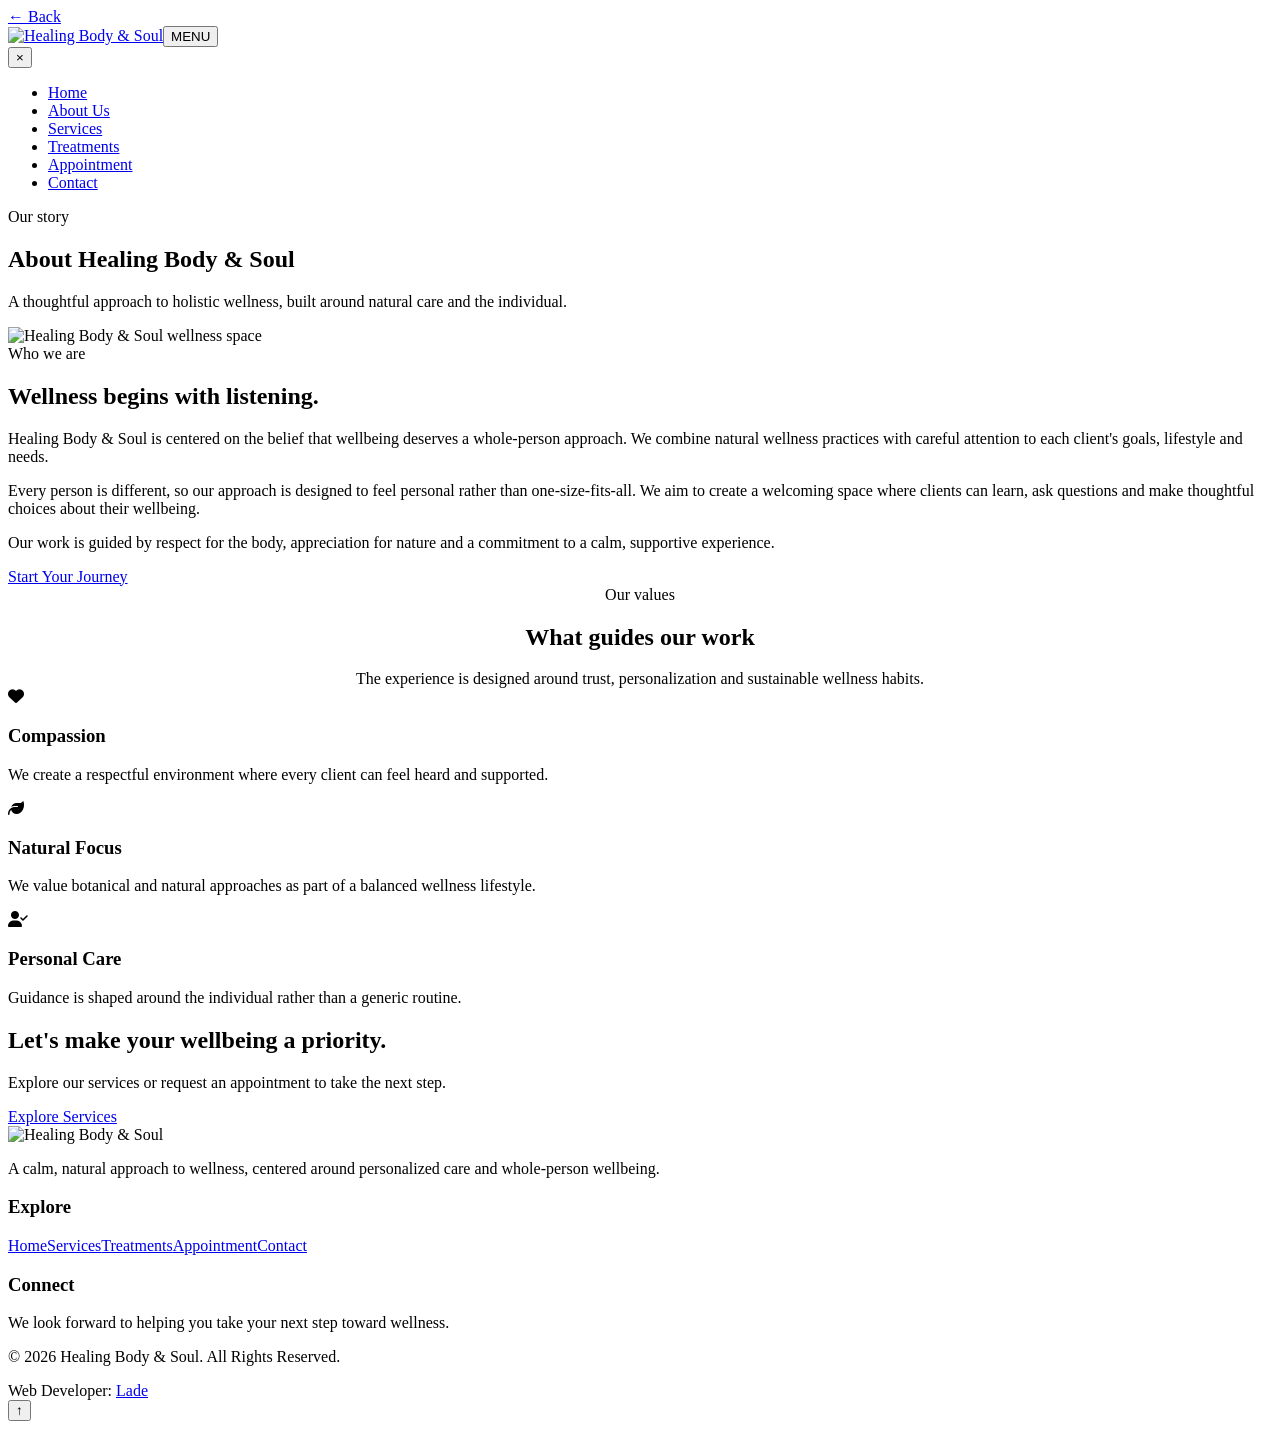
==== about.html @ 01603789 "Add files via upload" ====
<!DOCTYPE html><html lang="en"><head><meta charset="UTF-8"><meta name="viewport" content="width=device-width, initial-scale=1.0"><meta name="description" content="About Healing Body & Soul and its holistic wellness philosophy."><meta name="theme-color" content="#2E8B57"><title>About Us | Healing Body & Soul</title><link rel="stylesheet" href="https://cdnjs.cloudflare.com/ajax/libs/font-awesome/6.7.2/css/all.min.css"><link rel="stylesheet" href="css/style.css"></head><body>
<a class="lade-back" href="javascript:history.back()">← Back</a>

<header class="header"><div class="container"><a class="logo" href="index.html"><img src="images/logo.png" alt="Healing Body & Soul"></a><button class="menu-btn" id="menuBtn">MENU</button></div></header><div class="nav-overlay" id="navOverlay"><button class="close-menu" id="closeMenu">&times;</button><nav class="nav-menu"><ul><li><a href="index.html">Home</a></li><li><a class="active" href="about.html">About Us</a></li><li><a href="services.html">Services</a></li><li><a href="treatments.html">Treatments</a></li><li><a href="appointment.html">Appointment</a></li><li><a href="contact.html">Contact</a></li></ul></nav></div>
<main><section class="page-hero"><div class="container"><span class="eyebrow">Our story</span><h1>About Healing Body &amp; Soul</h1><p>A thoughtful approach to holistic wellness, built around natural care and the individual.</p></div></section><section class="section"><div class="container"><div class="about-grid"><div class="about-image reveal"><img src="images/about.jpg" alt="Healing Body & Soul wellness space"></div><div class="about-copy reveal"><span class="eyebrow">Who we are</span><h2 class="section-title">Wellness begins with listening.</h2><p>Healing Body &amp; Soul is centered on the belief that wellbeing deserves a whole-person approach. We combine natural wellness practices with careful attention to each client's goals, lifestyle and needs.</p><p>Every person is different, so our approach is designed to feel personal rather than one-size-fits-all. We aim to create a welcoming space where clients can learn, ask questions and make thoughtful choices about their wellbeing.</p><p>Our work is guided by respect for the body, appreciation for nature and a commitment to a calm, supportive experience.</p><a href="appointment.html" class="btn btn-primary">Start Your Journey</a></div></div></div></section><section class="section section-soft"><div class="container"><div style="text-align:center;max-width:700px;margin:auto"><span class="eyebrow">Our values</span><h2 class="section-title">What guides our work</h2><p class="section-intro" style="margin:auto">The experience is designed around trust, personalization and sustainable wellness habits.</p></div><div class="values-grid"><div class="value-card reveal"><i class="fa-solid fa-heart"></i><h3>Compassion</h3><p>We create a respectful environment where every client can feel heard and supported.</p></div><div class="value-card reveal"><i class="fa-solid fa-leaf"></i><h3>Natural Focus</h3><p>We value botanical and natural approaches as part of a balanced wellness lifestyle.</p></div><div class="value-card reveal"><i class="fa-solid fa-user-check"></i><h3>Personal Care</h3><p>Guidance is shaped around the individual rather than a generic routine.</p></div></div></div></section><section class="cta"><div class="container"><div class="cta-box reveal"><h2>Let's make your wellbeing a priority.</h2><p>Explore our services or request an appointment to take the next step.</p><a href="services.html" class="btn btn-light">Explore Services</a></div></div></section></main>
<footer class="footer"><div class="container"><div class="footer-grid"><div><img class="footer-logo" src="images/logo.png" alt="Healing Body & Soul"><p>A calm, natural approach to wellness, centered around personalized care and whole-person wellbeing.</p></div><div><h3>Explore</h3><div class="footer-links"><a href="index.html">Home</a><a href="services.html">Services</a><a href="treatments.html">Treatments</a><a href="appointment.html">Appointment</a><a href="contact.html">Contact</a></div></div><div><h3>Connect</h3><p>We look forward to helping you take your next step toward wellness.</p></div></div><div class="footer-bottom"><p>&copy; 2026 Healing Body &amp; Soul. All Rights Reserved.</p><div class="lade-developer">Web Developer: <a href="https://wa.me/2349164435249" target="_blank" rel="noopener">Lade</a></div>
</footer>
<script src="js/scripts.js"></script><button class="lade-top" id="ladeTop" aria-label="Back to top">↑</button>
<script>(function(){const b=document.getElementById("ladeTop");const t=()=>b.classList.toggle("show",scrollY>260);addEventListener("scroll",t,{passive:true});b.onclick=()=>scrollTo({top:0,behavior:"smooth"});t()})();</script>
</body></html>
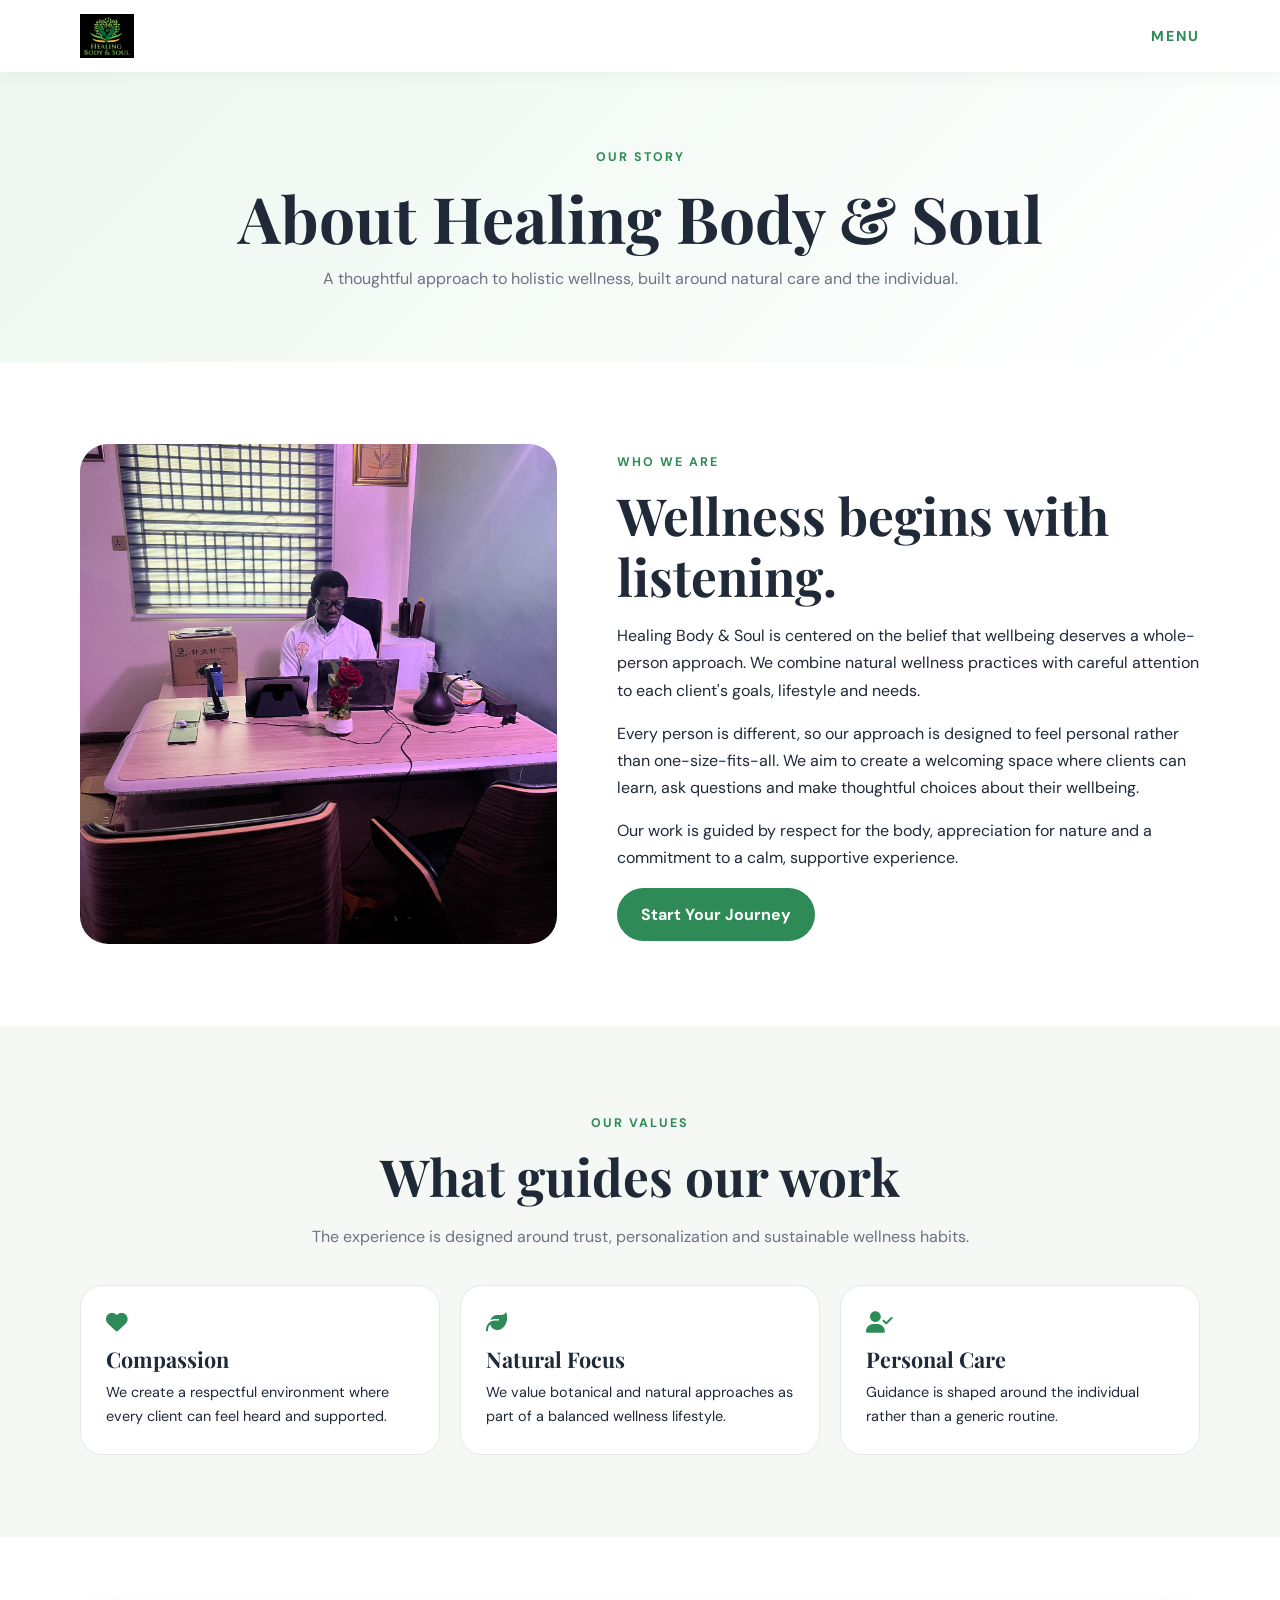
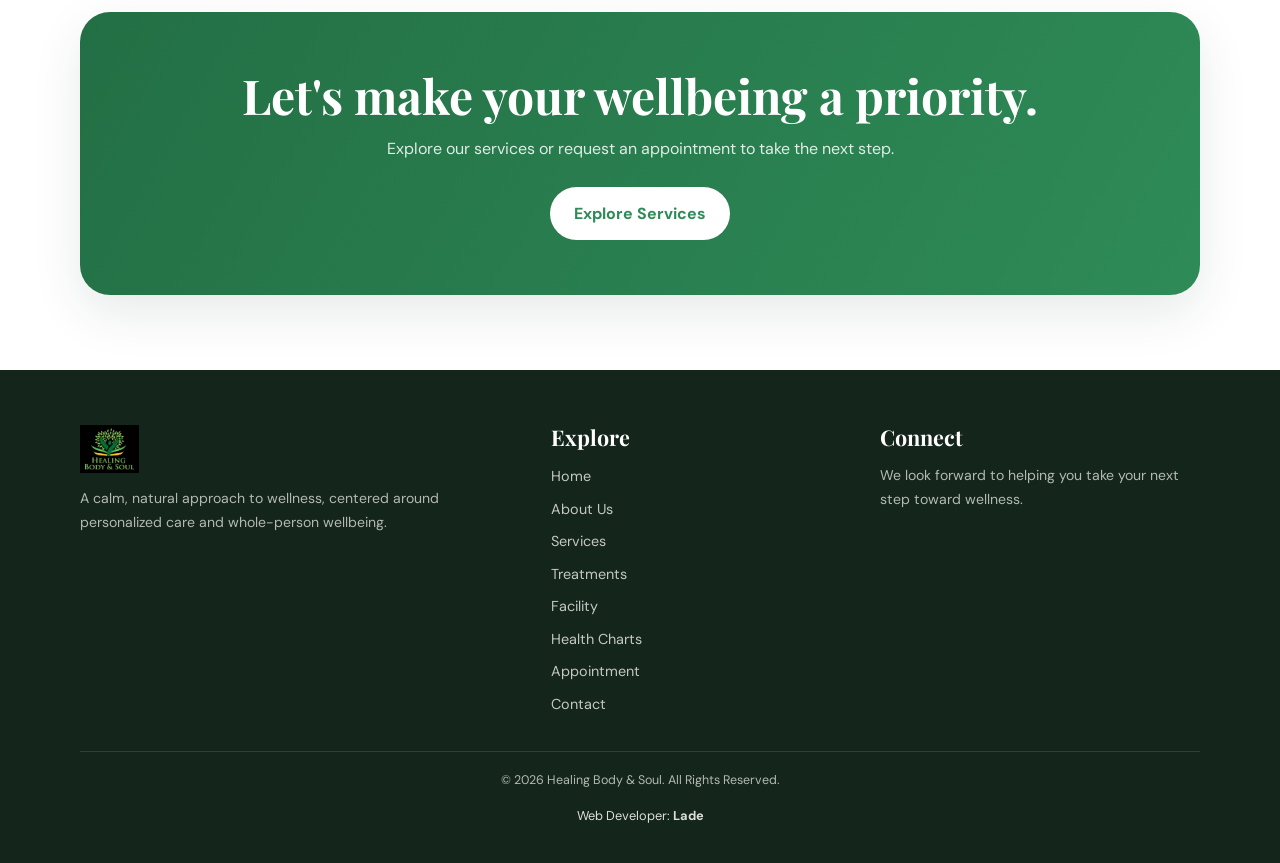
==== commit e530e39b: "Add files via upload" ====
--- a/about.html
+++ b/about.html
@@ -1,10 +1,8 @@
-<!DOCTYPE html><html lang="en"><head><meta charset="UTF-8"><meta name="viewport" content="width=device-width, initial-scale=1.0"><meta name="description" content="About Healing Body & Soul and its holistic wellness philosophy."><meta name="theme-color" content="#2E8B57"><title>About Us | Healing Body & Soul</title><link rel="stylesheet" href="https://cdnjs.cloudflare.com/ajax/libs/font-awesome/6.7.2/css/all.min.css"><link rel="stylesheet" href="css/style.css"></head><body>
-<a class="lade-back" href="javascript:history.back()">← Back</a>
-
-<header class="header"><div class="container"><a class="logo" href="index.html"><img src="images/logo.png" alt="Healing Body & Soul"></a><button class="menu-btn" id="menuBtn">MENU</button></div></header><div class="nav-overlay" id="navOverlay"><button class="close-menu" id="closeMenu">&times;</button><nav class="nav-menu"><ul><li><a href="index.html">Home</a></li><li><a class="active" href="about.html">About Us</a></li><li><a href="services.html">Services</a></li><li><a href="treatments.html">Treatments</a></li><li><a href="appointment.html">Appointment</a></li><li><a href="contact.html">Contact</a></li></ul></nav></div>
+<!DOCTYPE html><html lang="en"><head><meta charset="UTF-8"><meta name="viewport" content="width=device-width, initial-scale=1.0"><meta name="description" content="About Healing Body & Soul and its holistic wellness philosophy."><meta name="theme-color" content="#2E8B57"><title>About Us | Healing Body & Soul</title><link rel="icon" href="images/logo.png" type="image/png"><link rel="apple-touch-icon" href="images/logo.png"><link rel="stylesheet" href="https://cdnjs.cloudflare.com/ajax/libs/font-awesome/6.7.2/css/all.min.css"><link rel="stylesheet" href="css/style.css"></head><body>
+<header class="header"><div class="container"><a class="logo" href="index.html"><img src="images/logo.png" alt="Healing Body & Soul"></a><button class="menu-btn" id="menuBtn" aria-label="Open menu">MENU</button></div></header>
+<div class="nav-overlay" id="navOverlay"><button class="close-menu" id="closeMenu" aria-label="Close menu">&times;</button><nav class="nav-menu"><ul><li><a href="index.html">Home</a></li><li><a href="about.html">About Us</a></li><li><a href="services.html">Services</a></li><li><a href="treatments.html">Treatments</a></li><li><a href="facility.html">Facility</a></li><li><a href="health-charts.html">Health Charts</a></li><li><a href="appointment.html">Appointment</a></li><li><a href="contact.html">Contact</a></li></ul></nav></div>
 <main><section class="page-hero"><div class="container"><span class="eyebrow">Our story</span><h1>About Healing Body &amp; Soul</h1><p>A thoughtful approach to holistic wellness, built around natural care and the individual.</p></div></section><section class="section"><div class="container"><div class="about-grid"><div class="about-image reveal"><img src="images/about.jpg" alt="Healing Body & Soul wellness space"></div><div class="about-copy reveal"><span class="eyebrow">Who we are</span><h2 class="section-title">Wellness begins with listening.</h2><p>Healing Body &amp; Soul is centered on the belief that wellbeing deserves a whole-person approach. We combine natural wellness practices with careful attention to each client's goals, lifestyle and needs.</p><p>Every person is different, so our approach is designed to feel personal rather than one-size-fits-all. We aim to create a welcoming space where clients can learn, ask questions and make thoughtful choices about their wellbeing.</p><p>Our work is guided by respect for the body, appreciation for nature and a commitment to a calm, supportive experience.</p><a href="appointment.html" class="btn btn-primary">Start Your Journey</a></div></div></div></section><section class="section section-soft"><div class="container"><div style="text-align:center;max-width:700px;margin:auto"><span class="eyebrow">Our values</span><h2 class="section-title">What guides our work</h2><p class="section-intro" style="margin:auto">The experience is designed around trust, personalization and sustainable wellness habits.</p></div><div class="values-grid"><div class="value-card reveal"><i class="fa-solid fa-heart"></i><h3>Compassion</h3><p>We create a respectful environment where every client can feel heard and supported.</p></div><div class="value-card reveal"><i class="fa-solid fa-leaf"></i><h3>Natural Focus</h3><p>We value botanical and natural approaches as part of a balanced wellness lifestyle.</p></div><div class="value-card reveal"><i class="fa-solid fa-user-check"></i><h3>Personal Care</h3><p>Guidance is shaped around the individual rather than a generic routine.</p></div></div></div></section><section class="cta"><div class="container"><div class="cta-box reveal"><h2>Let's make your wellbeing a priority.</h2><p>Explore our services or request an appointment to take the next step.</p><a href="services.html" class="btn btn-light">Explore Services</a></div></div></section></main>
-<footer class="footer"><div class="container"><div class="footer-grid"><div><img class="footer-logo" src="images/logo.png" alt="Healing Body & Soul"><p>A calm, natural approach to wellness, centered around personalized care and whole-person wellbeing.</p></div><div><h3>Explore</h3><div class="footer-links"><a href="index.html">Home</a><a href="services.html">Services</a><a href="treatments.html">Treatments</a><a href="appointment.html">Appointment</a><a href="contact.html">Contact</a></div></div><div><h3>Connect</h3><p>We look forward to helping you take your next step toward wellness.</p></div></div><div class="footer-bottom"><p>&copy; 2026 Healing Body &amp; Soul. All Rights Reserved.</p><div class="lade-developer">Web Developer: <a href="https://wa.me/2349164435249" target="_blank" rel="noopener">Lade</a></div>
-</footer>
+<footer class="footer"><div class="container"><div class="footer-grid"><div><img class="footer-logo" src="images/logo.png" alt="Healing Body & Soul"><p>A calm, natural approach to wellness, centered around personalized care and whole-person wellbeing.</p></div><div><h3>Explore</h3><div class="footer-links"><a href="index.html">Home</a><a href="about.html">About Us</a><a href="services.html">Services</a><a href="treatments.html">Treatments</a><a href="facility.html">Facility</a><a href="health-charts.html">Health Charts</a><a href="appointment.html">Appointment</a><a href="contact.html">Contact</a></div></div><div><h3>Connect</h3><p>We look forward to helping you take your next step toward wellness.</p></div></div><div class="footer-bottom"><p>&copy; 2026 Healing Body &amp; Soul. All Rights Reserved.</p><div class="lade-developer">Web Developer: <a href="https://wa.me/2349164435249" target="_blank" rel="noopener">Lade</a></div></div></div></footer>
 <script src="js/scripts.js"></script><button class="lade-top" id="ladeTop" aria-label="Back to top">↑</button>
 <script>(function(){const b=document.getElementById("ladeTop");const t=()=>b.classList.toggle("show",scrollY>260);addEventListener("scroll",t,{passive:true});b.onclick=()=>scrollTo({top:0,behavior:"smooth"});t()})();</script>
 </body></html>
--- a/css/style.css
+++ b/css/style.css
@@ -0,0 +1,77 @@
+@import url('https://fonts.googleapis.com/css2?family=DM+Sans:wght@400;500;600;700&family=Playfair+Display:wght@500;600;700&display=swap');
+
+:root{--primary:#2e8b57;--primary-dark:#216c43;--secondary:#c9a227;--ink:#1f2937;--muted:#6b7280;--soft:#f5f8f5;--white:#fff;--border:#e5e7eb;--shadow:0 18px 50px rgba(24,50,36,.10);--radius:24px;--container:1160px}
+*{box-sizing:border-box;margin:0;padding:0}
+html{scroll-behavior:smooth}
+body{font-family:'DM Sans',sans-serif;color:var(--ink);background:#fff;line-height:1.7;overflow-x:hidden}
+body.menu-open{overflow:hidden}
+img{display:block;max-width:100%}
+a{text-decoration:none;color:inherit}ul{list-style:none}button,input,select,textarea{font:inherit}button{cursor:pointer;border:0;background:none}
+.container{width:min(92%,var(--container));margin:auto}.section{padding:82px 0}.section-soft{background:var(--soft)}
+h1,h2,h3{font-family:'Playfair Display',serif;line-height:1.18}.eyebrow{display:inline-block;color:var(--primary);font-weight:700;letter-spacing:2px;font-size:.78rem;text-transform:uppercase;margin-bottom:12px}.section-title{font-size:clamp(2rem,4vw,3.2rem);margin-bottom:16px}.section-intro{max-width:680px;color:var(--muted)}
+.btn{display:inline-flex;align-items:center;justify-content:center;gap:9px;padding:13px 24px;border-radius:999px;font-weight:700;transition:.3s ease}.btn-primary{background:var(--primary);color:#fff}.btn-primary:hover{background:var(--primary-dark);transform:translateY(-2px)}.btn-outline{border:2px solid var(--primary);color:var(--primary)}.btn-outline:hover{background:var(--primary);color:#fff}.btn-light{background:#fff;color:var(--primary)}
+/* HEADER */
+.header{position:fixed;top:0;left:0;width:100%;height:72px;background:rgba(255,255,255,.95);backdrop-filter:blur(14px);z-index:1000;box-shadow:0 2px 18px rgba(0,0,0,.05)}.header .container{height:100%;display:flex;align-items:center;justify-content:space-between}.logo img{height:44px;width:auto}.menu-btn{font-weight:700;letter-spacing:2px;color:var(--primary);font-size:.9rem}.menu-btn i{margin-right:7px}
+.nav-overlay{position:fixed;inset:0;background:rgba(255,255,255,.98);backdrop-filter:blur(12px);display:flex;align-items:center;justify-content:center;opacity:0;visibility:hidden;transition:.3s;z-index:2000}.nav-overlay.active{opacity:1;visibility:visible}.close-menu{position:absolute;top:22px;right:5%;font-size:2.8rem;color:var(--ink);line-height:1}.nav-menu ul{text-align:center;display:grid;gap:20px}.nav-menu a{font-family:'Playfair Display',serif;font-size:clamp(2rem,6vw,3rem);transition:.25s}.nav-menu a:hover,.nav-menu a.active{color:var(--primary)}
+/* HOME HERO */
+.hero{margin-top:72px;position:relative;height:360px;overflow:visible}.hero-image,.hero-image img{width:100%;height:100%}.hero-image img{object-fit:cover}.hero-overlay{position:absolute;inset:0;background:linear-gradient(180deg,rgba(10,30,20,.08),rgba(10,30,20,.34))}
+.welcome-card{position:relative;margin-top:-88px;z-index:10}.welcome-content{width:min(92%,820px);margin:auto;background:#fff;padding:34px 42px;border-radius:28px;text-align:center;box-shadow:var(--shadow)}.welcome-tag{display:inline-block;padding:8px 20px;border:1px solid var(--border);border-radius:999px;color:var(--primary);font-size:.78rem;font-weight:700;letter-spacing:2.5px;margin-bottom:18px}.welcome-content h1{font-size:clamp(2.15rem,5vw,3.25rem);margin-bottom:14px}.welcome-content p{max-width:670px;margin:0 auto 25px;color:var(--muted);font-size:1rem}.welcome-buttons{display:flex;justify-content:center;gap:14px;flex-wrap:wrap}
+.stats-bar{margin:28px 0 18px}.stats-wrapper{width:min(92%,1000px);margin:auto;background:#fff;border-radius:20px;box-shadow:0 12px 32px rgba(0,0,0,.07);display:grid;grid-template-columns:repeat(4,1fr);overflow:hidden}.stat-item{padding:17px 12px;text-align:center;border-right:1px solid var(--border)}.stat-item:last-child{border:0}.stat-item h3{color:var(--primary);font-size:1.35rem;margin-bottom:4px}.stat-item p{font-size:.82rem;color:var(--muted)}
+/* HOME NAVIGATION CARDS */
+.explore{padding:64px 0 88px}.explore-head{text-align:center;max-width:700px;margin:0 auto 34px}.explore-grid{display:grid;grid-template-columns:repeat(4,1fr);gap:18px}.explore-card{position:relative;min-height:230px;padding:28px;border:1px solid var(--border);border-radius:24px;background:#fff;box-shadow:0 8px 25px rgba(0,0,0,.04);transition:.3s;overflow:hidden}.explore-card:hover{transform:translateY(-5px);box-shadow:var(--shadow)}.explore-icon{width:52px;height:52px;border-radius:50%;display:grid;place-items:center;background:#edf7f0;color:var(--primary);font-size:1.2rem;margin-bottom:20px}.explore-card h3{font-size:1.45rem;margin-bottom:8px}.explore-card p{font-size:.9rem;color:var(--muted);margin-bottom:17px}.text-link{color:var(--primary);font-weight:700}.text-link i{margin-left:6px;transition:.25s}.text-link:hover i{transform:translateX(4px)}
+/* PREVIEW */
+.preview{padding:80px 0}.preview-grid{display:grid;grid-template-columns:1.05fr .95fr;gap:55px;align-items:center}.preview-image{border-radius:28px;overflow:hidden;box-shadow:var(--shadow)}.preview-image img{width:100%;height:430px;object-fit:cover}.preview-copy p{margin-bottom:24px}.check-list{display:grid;gap:10px;margin:0 0 25px}.check-list li{display:flex;gap:10px;align-items:flex-start}.check-list i{color:var(--primary);margin-top:5px}
+/* CTA */
+.cta{padding:75px 0}.cta-box{background:linear-gradient(120deg,#236f45,#2e8b57);border-radius:30px;padding:55px;text-align:center;color:#fff;box-shadow:var(--shadow)}.cta-box h2{font-size:clamp(2rem,4vw,3rem);margin-bottom:12px}.cta-box p{color:rgba(255,255,255,.86);max-width:650px;margin:0 auto 24px}
+/* INNER PAGE HERO */
+.page-hero{margin-top:72px;min-height:290px;display:grid;place-items:center;text-align:center;position:relative;overflow:hidden;background:linear-gradient(135deg,#edf7f0,#fff)}.page-hero .container{position:relative;z-index:2}.page-hero h1{font-size:clamp(2.4rem,6vw,4rem);margin-bottom:10px}.page-hero p{max-width:650px;margin:auto;color:var(--muted)}
+/* ABOUT */
+.about-grid{display:grid;grid-template-columns:.9fr 1.1fr;gap:60px;align-items:center}.about-image{border-radius:28px;overflow:hidden}.about-image img{width:100%;height:500px;object-fit:cover}.about-copy p{margin-bottom:16px}.values-grid{display:grid;grid-template-columns:repeat(3,1fr);gap:20px;margin-top:35px}.value-card{padding:25px;border-radius:22px;background:#fff;border:1px solid var(--border)}.value-card i{color:var(--primary);font-size:1.35rem;margin-bottom:14px}.value-card h3{font-size:1.35rem;margin-bottom:7px}.value-card p{font-size:.9rem}
+/* SERVICES */
+.services-grid{display:grid;grid-template-columns:repeat(3,1fr);gap:22px;margin-top:35px}.service-card{border:1px solid var(--border);border-radius:24px;padding:30px;background:#fff;transition:.3s}.service-card:hover{transform:translateY(-5px);box-shadow:var(--shadow)}.service-icon{width:58px;height:58px;border-radius:18px;background:#edf7f0;color:var(--primary);display:grid;place-items:center;font-size:1.25rem;margin-bottom:20px}.service-card h3{font-size:1.5rem;margin-bottom:8px}.service-card p{font-size:.9rem;margin-bottom:18px}
+/* APPOINTMENT */
+.form-wrap{max-width:850px;margin:auto;background:#fff;border:1px solid var(--border);border-radius:28px;padding:38px;box-shadow:var(--shadow)}.form-grid{display:grid;grid-template-columns:repeat(2,1fr);gap:18px}.field{display:grid;gap:7px}.field.full{grid-column:1/-1}.field label{font-weight:700;font-size:.9rem}.field input,.field select,.field textarea{width:100%;border:1px solid #dfe4e1;border-radius:14px;padding:13px 14px;outline:0;background:#fff;color:var(--ink);transition:.2s}.field textarea{min-height:130px;resize:vertical}.field input:focus,.field select:focus,.field textarea:focus{border-color:var(--primary);box-shadow:0 0 0 3px rgba(46,139,87,.10)}.form-actions{margin-top:22px}.form-note{font-size:.8rem;color:var(--muted);margin-top:12px}.form-message{display:none;margin-top:16px;padding:13px 15px;border-radius:12px;background:#edf7f0;color:var(--primary-dark);font-weight:600}.form-message.show{display:block}
+/* CONTACT */
+.contact-grid{display:grid;grid-template-columns:.8fr 1.2fr;gap:35px}.contact-cards{display:grid;gap:15px}.contact-card{padding:22px;border:1px solid var(--border);border-radius:20px}.contact-card i{color:var(--primary);font-size:1.2rem;margin-bottom:10px}.contact-card h3{font-size:1.3rem;margin-bottom:5px}.contact-card p{font-size:.9rem}.contact-card a{color:var(--primary);font-weight:600}.map-box{min-height:100%;border-radius:28px;background:linear-gradient(135deg,#edf7f0,#f8fbf8);display:grid;place-items:center;padding:35px;text-align:center;border:1px solid var(--border)}
+/* FOOTER */
+.footer{background:#14251b;color:#fff;padding:55px 0 22px}.footer-grid{display:grid;grid-template-columns:1.2fr .8fr .9fr;gap:45px;padding-bottom:35px}.footer-logo{height:48px;margin-bottom:14px}.footer p{color:rgba(255,255,255,.68);font-size:.88rem}.footer h3{font-size:1.35rem;margin-bottom:14px}.footer-links{display:grid;gap:8px}.footer-links a{color:rgba(255,255,255,.75);font-size:.9rem}.footer-links a:hover{color:#fff}.socials{display:flex;gap:10px;margin-top:16px}.socials a{width:38px;height:38px;border:1px solid rgba(255,255,255,.18);border-radius:50%;display:grid;place-items:center;transition:.25s}.socials a:hover{background:var(--primary);border-color:var(--primary)}.footer-bottom{border-top:1px solid rgba(255,255,255,.12);padding-top:18px;text-align:center}.footer-bottom p{font-size:.78rem}.developer-credit{margin-top:7px}.developer-credit a{color:#8fd1a8;font-weight:700}.developer-credit a:hover{color:#fff}
+/* REVEAL */
+.reveal{opacity:0;transform:translateY(18px);transition:.65s ease}.reveal.visible{opacity:1;transform:none}
+/* RESPONSIVE */
+@media(max-width:900px){.explore-grid{grid-template-columns:repeat(2,1fr)}.services-grid{grid-template-columns:repeat(2,1fr)}.preview-grid,.about-grid,.contact-grid{grid-template-columns:1fr;gap:30px}.about-image img{height:380px}.footer-grid{grid-template-columns:1fr 1fr}.values-grid{grid-template-columns:1fr}}
+@media(max-width:700px){.header{height:62px}.logo img{height:38px}.hero{margin-top:62px;height:245px}.welcome-card{margin-top:-58px}.welcome-content{padding:26px 20px;border-radius:24px}.welcome-content h1{font-size:2rem}.welcome-content p{font-size:.9rem;line-height:1.65}.btn{padding:12px 19px;font-size:.9rem}.stats-wrapper{width:96%}.stat-item{padding:13px 5px}.stat-item h3{font-size:1rem}.stat-item p{font-size:.64rem;line-height:1.45}.explore{padding:50px 0 65px}.explore-grid{grid-template-columns:1fr 1fr;gap:12px}.explore-card{min-height:205px;padding:20px;border-radius:20px}.explore-card h3{font-size:1.25rem}.explore-card p{font-size:.78rem}.section{padding:60px 0}.page-hero{margin-top:62px;min-height:235px}.preview-image img,.about-image img{height:300px}.services-grid{grid-template-columns:1fr}.form-wrap{padding:22px}.form-grid{grid-template-columns:1fr}.field.full{grid-column:auto}.cta-box{padding:38px 22px;border-radius:24px}.footer-grid{grid-template-columns:1fr;gap:28px}.close-menu{right:6%;top:17px}}
+@media(max-width:390px){.explore-grid{grid-template-columns:1fr}.welcome-buttons{flex-direction:column}.welcome-buttons .btn{width:100%}}
+
+
+/* ===== Healing Body & Soul — Compact Professional Layer ===== */
+html{scroll-behavior:smooth}
+body{overflow-x:hidden}
+.container,.content,.page-container{max-width:1120px;margin-inline:auto}
+.lade-back{display:inline-flex;align-items:center;gap:7px;padding:8px 13px;margin:8px 0 12px;border:1px solid rgba(47,111,85,.2);border-radius:999px;background:#fff;color:#2f6f55;text-decoration:none;font-size:.88rem;font-weight:650;box-shadow:0 3px 12px rgba(0,0,0,.05)}
+.lade-back:hover{transform:translateY(-1px)}
+.lade-top{position:fixed;right:14px;bottom:15px;z-index:999;width:40px;height:40px;border:0;border-radius:50%;background:#2f6f55;color:#fff;display:flex;align-items:center;justify-content:center;cursor:pointer;box-shadow:0 7px 20px rgba(0,0,0,.18);opacity:0;visibility:hidden;transition:.2s}
+.lade-top.show{opacity:1;visibility:visible}
+.lade-developer{text-align:center;padding:14px 10px;font-size:.8rem;opacity:.85}
+.lade-developer a{color:inherit;font-weight:700;text-decoration:none}
+.lade-developer a:hover{text-decoration:underline}
+.compact-hero{padding:22px 16px!important;min-height:auto!important}
+.compact-grid{display:grid;grid-template-columns:repeat(2,minmax(0,1fr));gap:12px}
+.compact-card{padding:14px;border-radius:14px}
+.chart-row{display:grid;grid-template-columns:minmax(0,1.25fr) minmax(240px,.75fr);gap:18px;align-items:center;margin:18px 0;padding:14px;border-radius:16px;background:#fff;box-shadow:0 5px 20px rgba(0,0,0,.07)}
+.chart-row img{width:100%;max-height:460px;object-fit:contain;display:block;border-radius:10px;background:#f7f7f7}
+.chart-copy h3{margin:.1rem 0 .5rem}
+.chart-copy p{margin:0;line-height:1.55;font-size:.92rem}
+.facility-grid{display:grid;grid-template-columns:repeat(2,minmax(0,1fr));gap:12px}
+.facility-card{margin:0;border-radius:14px;overflow:hidden;background:#fff;box-shadow:0 5px 18px rgba(0,0,0,.07)}
+.facility-card img{display:block;width:100%;height:190px;object-fit:cover}
+.facility-card figcaption{padding:9px 11px;font-size:.84rem;font-weight:650}
+.section-actions{text-align:center;margin:14px 0 22px}
+.lade-btn{display:inline-flex;align-items:center;justify-content:center;padding:9px 15px;border-radius:999px;background:#2f6f55;color:#fff;text-decoration:none;font-size:.86rem;font-weight:700}
+.lade-btn.secondary{background:#f1f6f3;color:#2f6f55}
+@media(max-width:650px){
+  .chart-row{grid-template-columns:1fr;gap:10px;margin:12px 0;padding:10px}
+  .chart-row img{max-height:330px}
+  .facility-card img{height:145px}
+  .compact-grid{gap:9px}
+  .compact-card{padding:11px}
+}
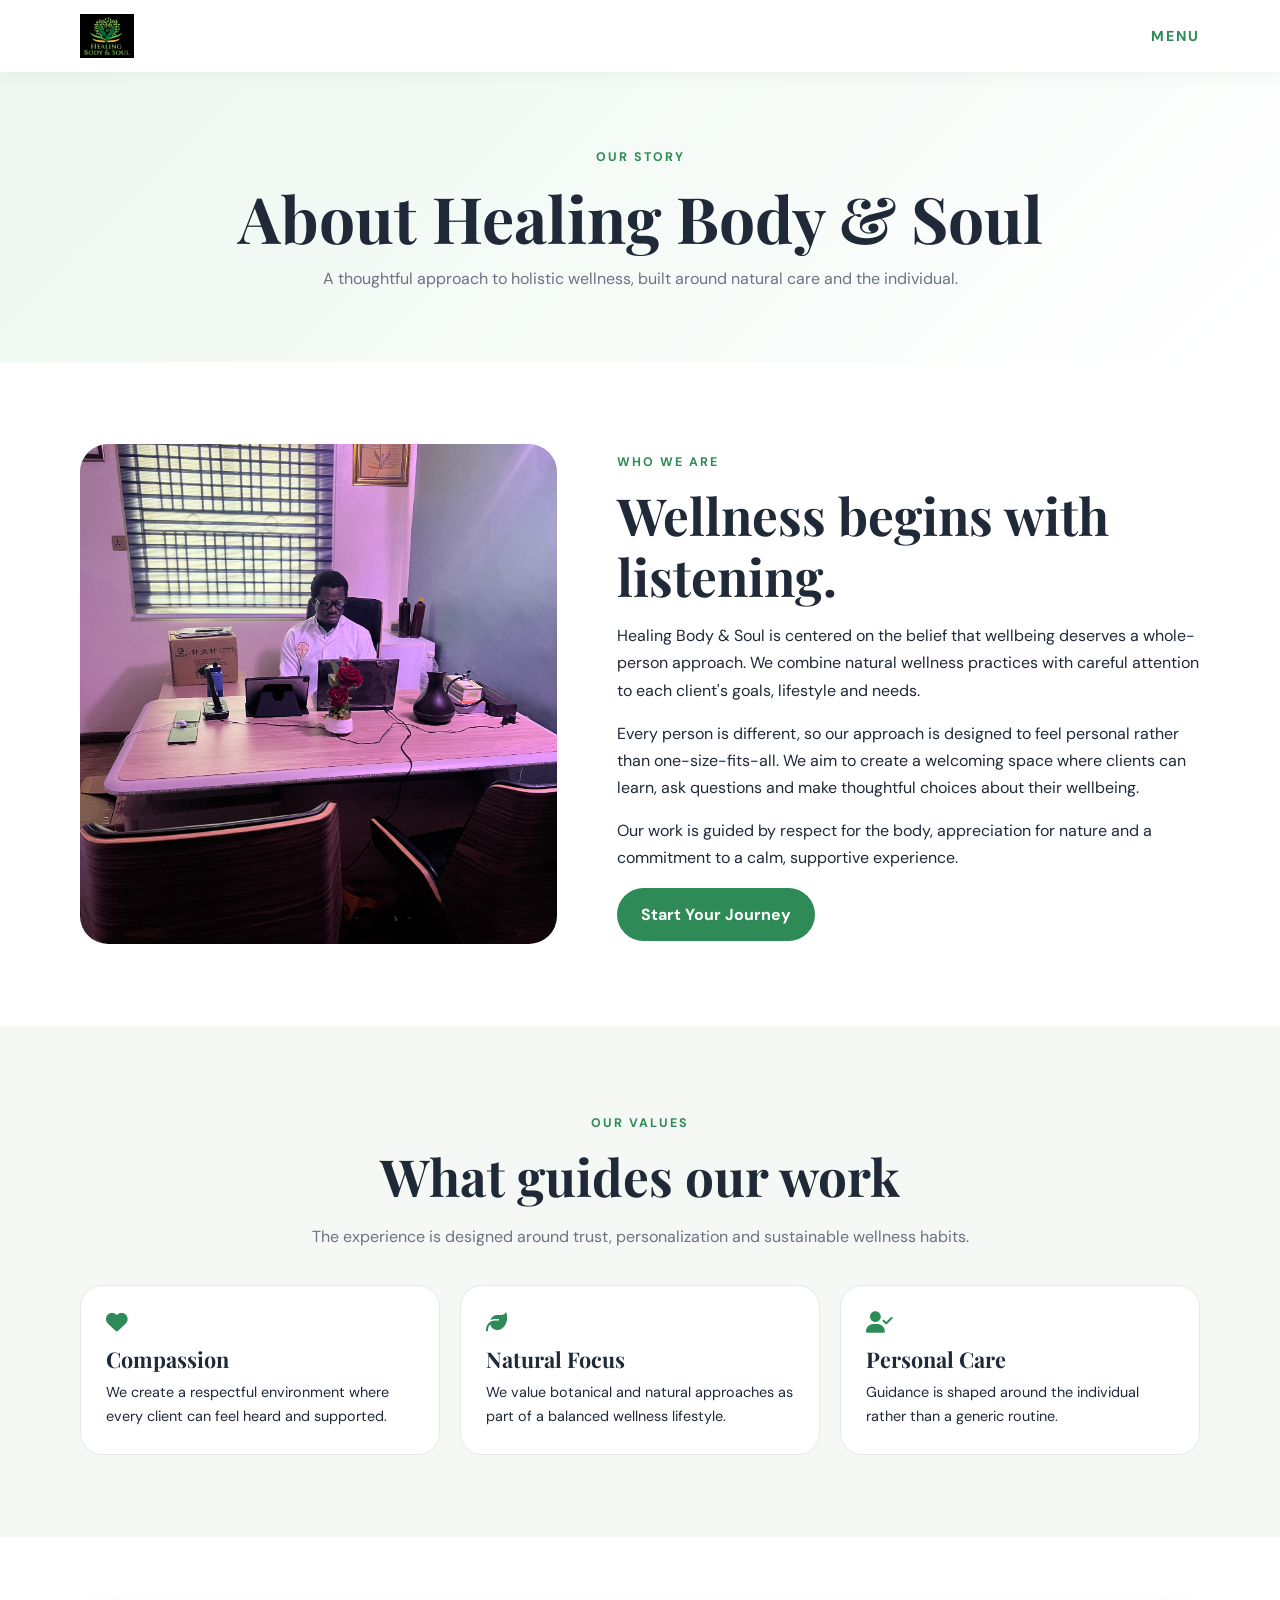
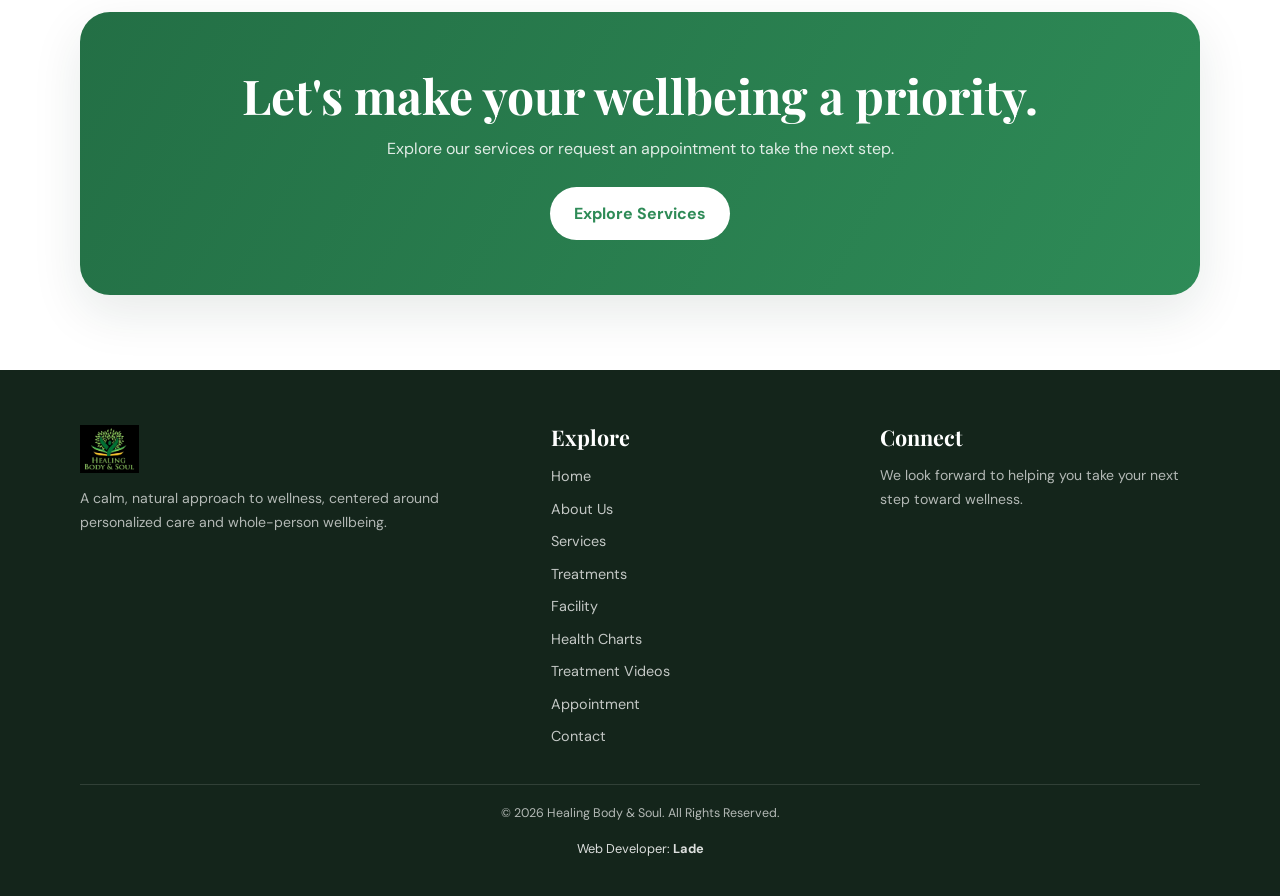
==== commit 40ec16b1: "Add files via upload" ====
--- a/about.html
+++ b/about.html
@@ -1,8 +1,18 @@
 <!DOCTYPE html><html lang="en"><head><meta charset="UTF-8"><meta name="viewport" content="width=device-width, initial-scale=1.0"><meta name="description" content="About Healing Body & Soul and its holistic wellness philosophy."><meta name="theme-color" content="#2E8B57"><title>About Us | Healing Body & Soul</title><link rel="icon" href="images/logo.png" type="image/png"><link rel="apple-touch-icon" href="images/logo.png"><link rel="stylesheet" href="https://cdnjs.cloudflare.com/ajax/libs/font-awesome/6.7.2/css/all.min.css"><link rel="stylesheet" href="css/style.css"></head><body>
 <header class="header"><div class="container"><a class="logo" href="index.html"><img src="images/logo.png" alt="Healing Body & Soul"></a><button class="menu-btn" id="menuBtn" aria-label="Open menu">MENU</button></div></header>
-<div class="nav-overlay" id="navOverlay"><button class="close-menu" id="closeMenu" aria-label="Close menu">&times;</button><nav class="nav-menu"><ul><li><a href="index.html">Home</a></li><li><a href="about.html">About Us</a></li><li><a href="services.html">Services</a></li><li><a href="treatments.html">Treatments</a></li><li><a href="facility.html">Facility</a></li><li><a href="health-charts.html">Health Charts</a></li><li><a href="appointment.html">Appointment</a></li><li><a href="contact.html">Contact</a></li></ul></nav></div>
+<div class="nav-overlay" id="navOverlay"><button class="close-menu" id="closeMenu" aria-label="Close menu">&times;</button><nav class="nav-menu"><ul>
+<li><a href="index.html">Home</a></li>
+<li><a href="about.html">About Us</a></li>
+<li><a href="services.html">Services</a></li>
+<li><a href="treatments.html">Treatments</a></li>
+<li><a href="facility.html">Facility</a></li>
+<li><a href="health-charts.html">Health Charts</a></li>
+<li><a href="treatment-videos.html">Treatment Videos</a></li>
+<li><a href="appointment.html">Appointment</a></li>
+<li><a href="contact.html">Contact</a></li>
+</ul></nav></div>
 <main><section class="page-hero"><div class="container"><span class="eyebrow">Our story</span><h1>About Healing Body &amp; Soul</h1><p>A thoughtful approach to holistic wellness, built around natural care and the individual.</p></div></section><section class="section"><div class="container"><div class="about-grid"><div class="about-image reveal"><img src="images/about.jpg" alt="Healing Body & Soul wellness space"></div><div class="about-copy reveal"><span class="eyebrow">Who we are</span><h2 class="section-title">Wellness begins with listening.</h2><p>Healing Body &amp; Soul is centered on the belief that wellbeing deserves a whole-person approach. We combine natural wellness practices with careful attention to each client's goals, lifestyle and needs.</p><p>Every person is different, so our approach is designed to feel personal rather than one-size-fits-all. We aim to create a welcoming space where clients can learn, ask questions and make thoughtful choices about their wellbeing.</p><p>Our work is guided by respect for the body, appreciation for nature and a commitment to a calm, supportive experience.</p><a href="appointment.html" class="btn btn-primary">Start Your Journey</a></div></div></div></section><section class="section section-soft"><div class="container"><div style="text-align:center;max-width:700px;margin:auto"><span class="eyebrow">Our values</span><h2 class="section-title">What guides our work</h2><p class="section-intro" style="margin:auto">The experience is designed around trust, personalization and sustainable wellness habits.</p></div><div class="values-grid"><div class="value-card reveal"><i class="fa-solid fa-heart"></i><h3>Compassion</h3><p>We create a respectful environment where every client can feel heard and supported.</p></div><div class="value-card reveal"><i class="fa-solid fa-leaf"></i><h3>Natural Focus</h3><p>We value botanical and natural approaches as part of a balanced wellness lifestyle.</p></div><div class="value-card reveal"><i class="fa-solid fa-user-check"></i><h3>Personal Care</h3><p>Guidance is shaped around the individual rather than a generic routine.</p></div></div></div></section><section class="cta"><div class="container"><div class="cta-box reveal"><h2>Let's make your wellbeing a priority.</h2><p>Explore our services or request an appointment to take the next step.</p><a href="services.html" class="btn btn-light">Explore Services</a></div></div></section></main>
-<footer class="footer"><div class="container"><div class="footer-grid"><div><img class="footer-logo" src="images/logo.png" alt="Healing Body & Soul"><p>A calm, natural approach to wellness, centered around personalized care and whole-person wellbeing.</p></div><div><h3>Explore</h3><div class="footer-links"><a href="index.html">Home</a><a href="about.html">About Us</a><a href="services.html">Services</a><a href="treatments.html">Treatments</a><a href="facility.html">Facility</a><a href="health-charts.html">Health Charts</a><a href="appointment.html">Appointment</a><a href="contact.html">Contact</a></div></div><div><h3>Connect</h3><p>We look forward to helping you take your next step toward wellness.</p></div></div><div class="footer-bottom"><p>&copy; 2026 Healing Body &amp; Soul. All Rights Reserved.</p><div class="lade-developer">Web Developer: <a href="https://wa.me/2349164435249" target="_blank" rel="noopener">Lade</a></div></div></div></footer>
+<footer class="footer"><div class="container"><div class="footer-grid"><div><img class="footer-logo" src="images/logo.png" alt="Healing Body & Soul"><p>A calm, natural approach to wellness, centered around personalized care and whole-person wellbeing.</p></div><div><h3>Explore</h3><div class="footer-links"><a href="index.html">Home</a><a href="about.html">About Us</a><a href="services.html">Services</a><a href="treatments.html">Treatments</a><a href="facility.html">Facility</a><a href="health-charts.html">Health Charts</a><a href="treatment-videos.html">Treatment Videos</a><a href="appointment.html">Appointment</a><a href="contact.html">Contact</a></div></div><div><h3>Connect</h3><p>We look forward to helping you take your next step toward wellness.</p></div></div><div class="footer-bottom"><p>&copy; 2026 Healing Body &amp; Soul. All Rights Reserved.</p><div class="lade-developer">Web Developer: <a href="https://wa.me/2349164435249" target="_blank" rel="noopener">Lade</a></div></div></div></footer>
 <script src="js/scripts.js"></script><button class="lade-top" id="ladeTop" aria-label="Back to top">↑</button>
 <script>(function(){const b=document.getElementById("ladeTop");const t=()=>b.classList.toggle("show",scrollY>260);addEventListener("scroll",t,{passive:true});b.onclick=()=>scrollTo({top:0,behavior:"smooth"});t()})();</script>
 </body></html>
--- a/css/style.css
+++ b/css/style.css
@@ -75,3 +75,434 @@
   .compact-grid{gap:9px}
   .compact-card{padding:11px}
 }
+
+
+/* ===== PREMIUM FACILITY ALBUM ===== */
+.facility-page{padding:12px 14px 34px}
+.facility-intro{text-align:center;max-width:700px;margin:18px auto 30px}
+.facility-eyebrow{display:inline-block;font-size:.68rem;letter-spacing:.2em;font-weight:800;color:#2f6f55;margin-bottom:8px}
+.facility-intro h1{margin:.15rem 0 .45rem;font-size:clamp(2rem,5vw,3.35rem);letter-spacing:-.035em}
+.facility-intro p{margin:0;color:var(--muted);font-size:.95rem}
+.premium-album{display:grid;grid-template-columns:repeat(3,minmax(0,1fr));grid-auto-rows:230px;gap:13px}
+.album-item{position:relative;padding:0;border:0;border-radius:19px;overflow:hidden;background:#edf2ee;cursor:pointer;box-shadow:0 8px 25px rgba(19,44,30,.09);min-width:0}
+.album-item::after{content:"";position:absolute;inset:0;background:linear-gradient(180deg,transparent 55%,rgba(8,26,16,.28));opacity:.45;transition:.3s}
+.album-item img{width:100%;height:100%;display:block;object-fit:cover;transition:transform .65s cubic-bezier(.2,.7,.2,1),filter .35s}
+.album-item:hover img{transform:scale(1.045);filter:saturate(1.05)}
+.album-item:hover::after{opacity:.75}
+.album-feature{grid-column:span 2;grid-row:span 2}
+.album-overlay{position:absolute;right:13px;bottom:12px;z-index:2;display:flex;align-items:center;gap:7px;color:#fff;font-size:.76rem;font-weight:750;letter-spacing:.04em;opacity:0;transform:translateY(6px);transition:.25s}
+.album-item:hover .album-overlay,.album-item:focus-visible .album-overlay{opacity:1;transform:none}
+.album-item:focus-visible{outline:3px solid rgba(47,111,85,.35);outline-offset:3px}
+.facility-next{margin:28px 0 8px;padding:20px 22px;border:1px solid var(--border);border-radius:20px;background:linear-gradient(135deg,#fff,#f5faf7);display:flex;justify-content:space-between;align-items:center;gap:18px}
+.facility-next h2{margin:.1rem 0 .3rem;font-size:1.25rem}
+.facility-next p{margin:0;font-size:.86rem;color:var(--muted)}
+.album-lightbox{position:fixed;inset:0;z-index:2000;background:rgba(7,18,12,.96);display:flex;align-items:center;justify-content:center;padding:34px 70px;opacity:0;visibility:hidden;transition:opacity .25s,visibility .25s}
+.album-lightbox.open{opacity:1;visibility:visible}
+.album-lightbox .lightbox-stage{position:relative;width:min(1100px,90vw);height:min(86vh,850px);display:flex;align-items:center;justify-content:center}
+.album-lightbox img{max-width:100%;max-height:100%;width:auto;height:auto;object-fit:contain;border-radius:10px;box-shadow:0 18px 70px rgba(0,0,0,.42)}
+.lightbox-close,.lightbox-nav{position:fixed;border:0;color:#fff;background:rgba(255,255,255,.11);backdrop-filter:blur(10px);-webkit-backdrop-filter:blur(10px);cursor:pointer;display:grid;place-items:center;transition:.2s}
+.lightbox-close{top:18px;right:20px;width:44px;height:44px;border-radius:50%;font-size:1.8rem;line-height:1}
+.lightbox-nav{top:50%;transform:translateY(-50%);width:48px;height:64px;border-radius:16px;font-size:2.5rem;line-height:1}
+.lightbox-prev{left:18px}.lightbox-next{right:18px}
+.lightbox-close:hover,.lightbox-nav:hover{background:rgba(255,255,255,.2)}
+.lightbox-count{position:absolute;left:50%;bottom:-28px;transform:translateX(-50%);color:rgba(255,255,255,.7);font-size:.76rem;letter-spacing:.08em}
+body.album-open{overflow:hidden}
+@media(max-width:800px){
+ .premium-album{grid-template-columns:repeat(2,minmax(0,1fr));grid-auto-rows:190px;gap:10px}
+ .album-feature{grid-column:span 2;grid-row:span 2}
+ .album-lightbox{padding:28px 48px}
+ .lightbox-nav{width:38px;height:52px;border-radius:13px;font-size:2rem}
+ .lightbox-prev{left:7px}.lightbox-next{right:7px}
+}
+@media(max-width:520px){
+ .facility-page{padding-left:10px;padding-right:10px}
+ .facility-intro{margin-top:14px;margin-bottom:20px}
+ .facility-intro h1{font-size:2rem}
+ .premium-album{grid-auto-rows:150px;gap:8px}
+ .album-item{border-radius:13px}
+ .album-overlay{display:none}
+ .facility-next{padding:17px;display:block;text-align:center}
+ .facility-next .lade-btn{margin-top:12px}
+ .album-lightbox{padding:20px 8px}
+ .album-lightbox .lightbox-stage{width:100%;height:80vh}
+ .lightbox-close{top:10px;right:10px}
+ .lightbox-nav{top:auto;bottom:18px;transform:none;width:44px;height:44px;border-radius:50%}
+ .lightbox-prev{left:calc(50% - 58px)}.lightbox-next{right:calc(50% - 58px)}
+ .lightbox-count{bottom:-25px}
+}
+
+
+/* =========================================================
+   SERVICES PAGE — PROFESSIONAL TREATMENT & WELLNESS LAYER
+   ========================================================= */
+
+/* Section headings */
+.section-heading {
+    max-width: 760px;
+    margin: 0 auto 38px;
+    text-align: center;
+}
+
+.section-heading h2 {
+    font-size: clamp(2rem, 4vw, 3rem);
+    margin-bottom: 13px;
+}
+
+.section-heading p {
+    color: var(--muted);
+    max-width: 700px;
+    margin: 0 auto;
+    font-size: .96rem;
+}
+
+
+/* =========================================================
+   TREATMENT METHODS
+   ========================================================= */
+
+.method-grid {
+    display: grid;
+    grid-template-columns: repeat(3, 1fr);
+    gap: 18px;
+}
+
+.method-card {
+    position: relative;
+    padding: 27px 25px 25px;
+    background: #fff;
+    border: 1px solid var(--border);
+    border-radius: 22px;
+    min-height: 205px;
+    overflow: hidden;
+    transition: transform .3s ease,
+                box-shadow .3s ease,
+                border-color .3s ease;
+}
+
+.method-card::before {
+    content: "";
+    position: absolute;
+    top: 0;
+    left: 0;
+    width: 4px;
+    height: 100%;
+    background: var(--primary);
+    opacity: .85;
+}
+
+.method-card:hover {
+    transform: translateY(-5px);
+    box-shadow: var(--shadow);
+    border-color: rgba(46,139,87,.22);
+}
+
+.method-number {
+    display: inline-flex;
+    align-items: center;
+    justify-content: center;
+    width: 34px;
+    height: 34px;
+    margin-bottom: 17px;
+    border-radius: 50%;
+    background: #edf7f0;
+    color: var(--primary);
+    font-size: .72rem;
+    font-weight: 800;
+    letter-spacing: .04em;
+}
+
+.method-card h3 {
+    font-size: 1.28rem;
+    margin-bottom: 8px;
+}
+
+.method-card p {
+    color: var(--muted);
+    font-size: .87rem;
+    line-height: 1.65;
+}
+
+
+/* =========================================================
+   DIAGNOSIS METHODS
+   ========================================================= */
+
+.diagnosis-grid {
+    display: grid;
+    grid-template-columns: repeat(4, 1fr);
+    gap: 17px;
+}
+
+.diagnosis-card {
+    position: relative;
+    padding: 26px 20px;
+    min-height: 175px;
+    background: #fff;
+    border: 1px solid var(--border);
+    border-radius: 21px;
+    text-align: center;
+    transition: .3s ease;
+}
+
+.diagnosis-card:hover {
+    transform: translateY(-4px);
+    box-shadow: var(--shadow);
+    border-color: rgba(46,139,87,.2);
+}
+
+.diagnosis-card > span {
+    position: absolute;
+    top: 12px;
+    right: 14px;
+    color: #b7c8bd;
+    font-size: .68rem;
+    font-weight: 800;
+}
+
+.diagnosis-card i {
+    width: 52px;
+    height: 52px;
+    display: grid;
+    place-items: center;
+    margin: 3px auto 15px;
+    border-radius: 16px;
+    background: #edf7f0;
+    color: var(--primary);
+    font-size: 1.1rem;
+}
+
+.diagnosis-card h3 {
+    font-size: 1.12rem;
+    line-height: 1.35;
+}
+
+
+/* =========================================================
+   FIVE BODY SYSTEMS
+   ========================================================= */
+
+.systems-grid {
+    display: grid;
+    grid-template-columns: repeat(5, 1fr);
+    gap: 15px;
+}
+
+.system-card {
+    padding: 25px 19px;
+    background: #fff;
+    border: 1px solid var(--border);
+    border-radius: 21px;
+    transition: .3s ease;
+}
+
+.system-card:hover {
+    transform: translateY(-4px);
+    box-shadow: var(--shadow);
+}
+
+.system-icon {
+    width: 50px;
+    height: 50px;
+    display: grid;
+    place-items: center;
+    margin-bottom: 17px;
+    border-radius: 15px;
+    background: #edf7f0;
+    color: var(--primary);
+}
+
+.system-card h3 {
+    font-size: 1.2rem;
+    margin-bottom: 8px;
+}
+
+.system-card p {
+    color: var(--muted);
+    font-size: .82rem;
+    line-height: 1.65;
+}
+
+
+/* =========================================================
+   PHILOSOPHY
+   ========================================================= */
+
+.philosophy-box {
+    max-width: 900px;
+    margin: auto;
+    padding: 55px 50px;
+    text-align: center;
+    background:
+        linear-gradient(135deg, #f5faf6, #ffffff);
+    border: 1px solid var(--border);
+    border-radius: 30px;
+    box-shadow: 0 12px 40px rgba(24,50,36,.07);
+}
+
+.philosophy-box h2 {
+    font-size: clamp(2rem, 4vw, 3rem);
+    margin-bottom: 15px;
+}
+
+.philosophy-box > p {
+    max-width: 690px;
+    margin: auto;
+    color: var(--muted);
+}
+
+.philosophy-line {
+    width: 55px;
+    height: 3px;
+    margin: 28px auto;
+    border-radius: 20px;
+    background: var(--secondary);
+}
+
+.philosophy-box h3 {
+    max-width: 650px;
+    margin: auto;
+    color: var(--primary-dark);
+    font-size: clamp(1.25rem, 2.5vw, 1.65rem);
+    line-height: 1.5;
+}
+
+
+/* =========================================================
+   SERVICES PAGE — INTRO CARD IMPROVEMENT
+   ========================================================= */
+
+.services-grid .service-card {
+    min-height: 275px;
+    display: flex;
+    flex-direction: column;
+}
+
+.services-grid .service-card .text-link {
+    margin-top: auto;
+}
+
+.services-grid .service-card h3 {
+    line-height: 1.3;
+}
+
+
+/* =========================================================
+   SERVICES PAGE RESPONSIVE
+   ========================================================= */
+
+@media (max-width: 1050px) {
+
+    .systems-grid {
+        grid-template-columns: repeat(3, 1fr);
+    }
+
+    .diagnosis-grid {
+        grid-template-columns: repeat(2, 1fr);
+    }
+
+}
+
+
+@media (max-width: 900px) {
+
+    .method-grid {
+        grid-template-columns: repeat(2, 1fr);
+    }
+
+    .systems-grid {
+        grid-template-columns: repeat(2, 1fr);
+    }
+
+}
+
+
+@media (max-width: 700px) {
+
+    .method-grid {
+        grid-template-columns: 1fr;
+        gap: 13px;
+    }
+
+    .method-card {
+        min-height: auto;
+        padding: 23px 21px;
+    }
+
+    .diagnosis-grid {
+        grid-template-columns: repeat(2, 1fr);
+        gap: 12px;
+    }
+
+    .diagnosis-card {
+        min-height: 155px;
+        padding: 22px 13px;
+    }
+
+    .diagnosis-card h3 {
+        font-size: 1rem;
+    }
+
+    .systems-grid {
+        grid-template-columns: 1fr;
+        gap: 12px;
+    }
+
+    .system-card {
+        display: grid;
+        grid-template-columns: 50px 1fr;
+        column-gap: 15px;
+        align-items: start;
+        padding: 20px;
+    }
+
+    .system-icon {
+        grid-row: span 2;
+        margin-bottom: 0;
+    }
+
+    .system-card h3 {
+        margin-top: 2px;
+    }
+
+    .philosophy-box {
+        padding: 38px 22px;
+        border-radius: 24px;
+    }
+
+}
+
+
+@media (max-width: 420px) {
+
+    .diagnosis-grid {
+        grid-template-columns: 1fr;
+    }
+
+    .diagnosis-card {
+        min-height: auto;
+        padding: 21px;
+        text-align: left;
+        display: grid;
+        grid-template-columns: 48px 1fr;
+        column-gap: 14px;
+        align-items: center;
+    }
+
+    .diagnosis-card > span {
+        display: none;
+    }
+
+    .diagnosis-card i {
+        grid-row: span 2;
+        margin: 0;
+    }
+
+    .diagnosis-card h3 {
+        align-self: center;
+    }
+
+    .section-heading {
+        margin-bottom: 28px;
+    }
+
+}
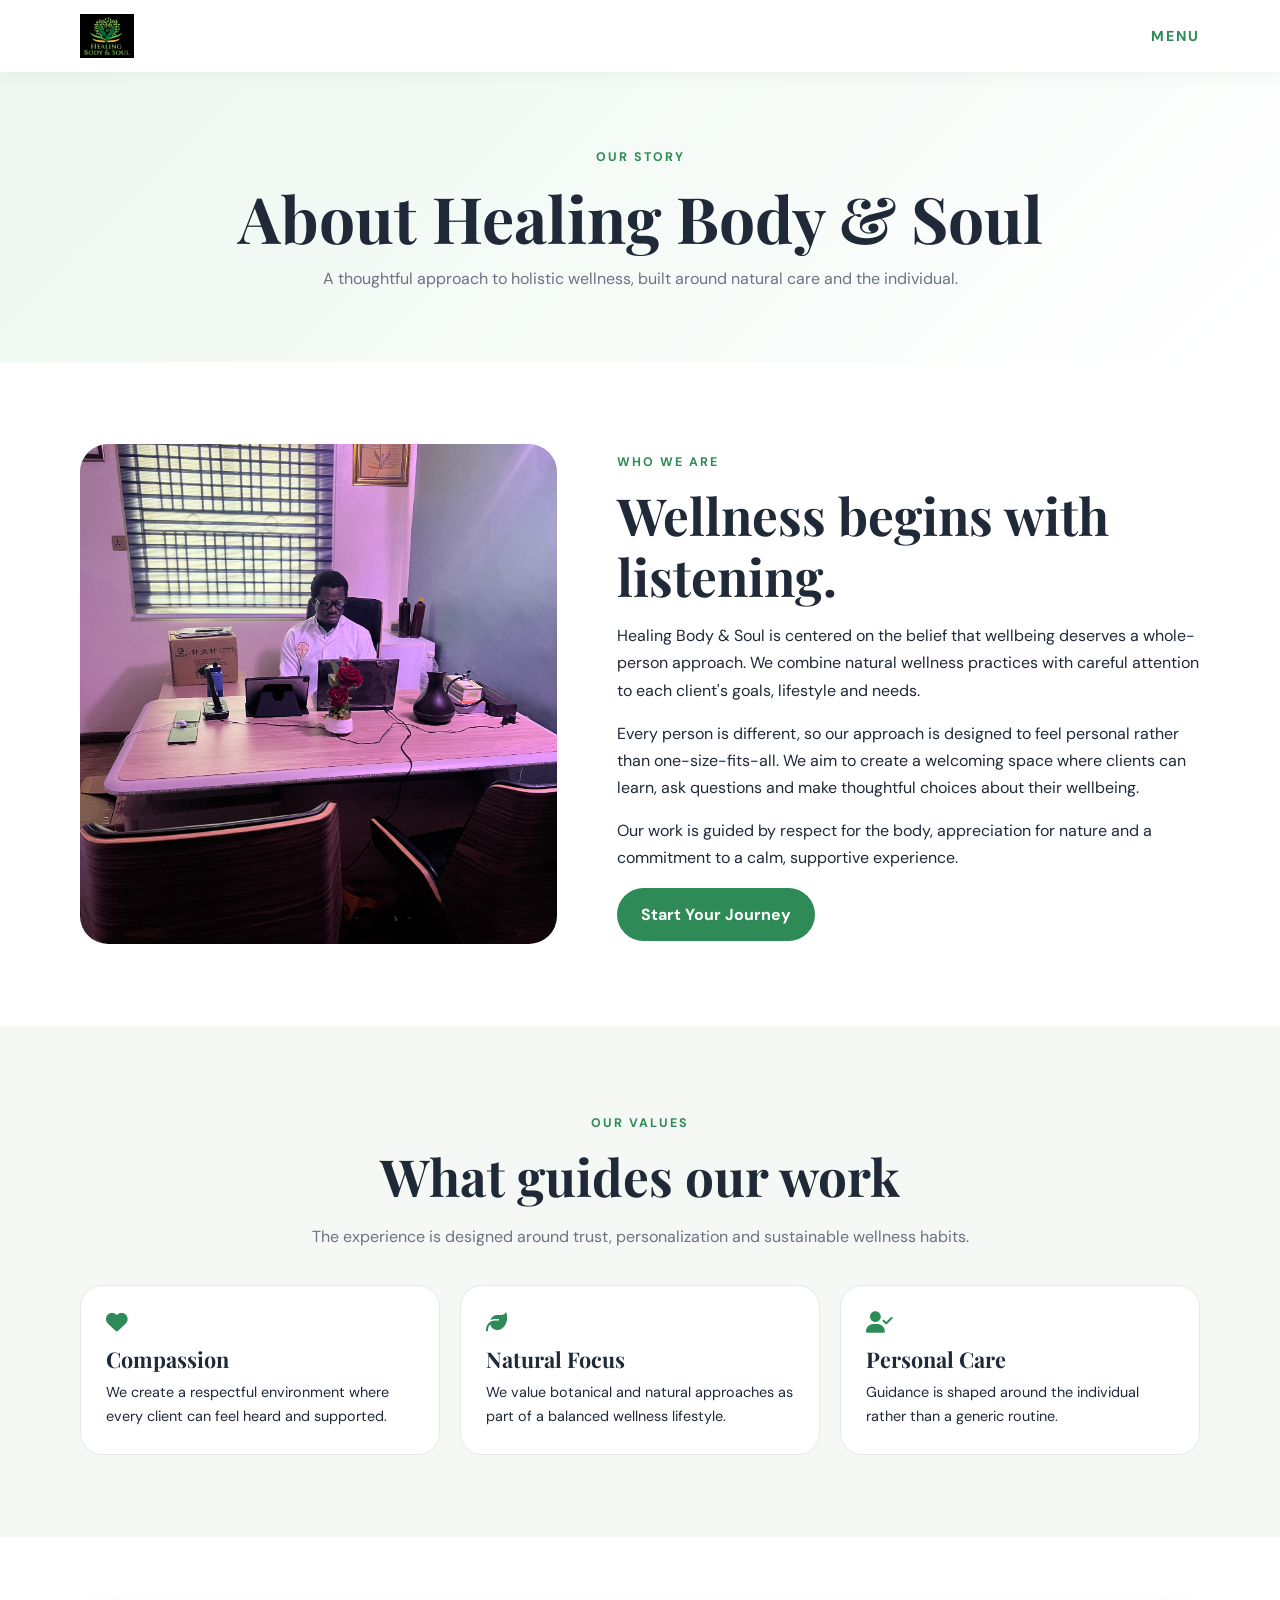
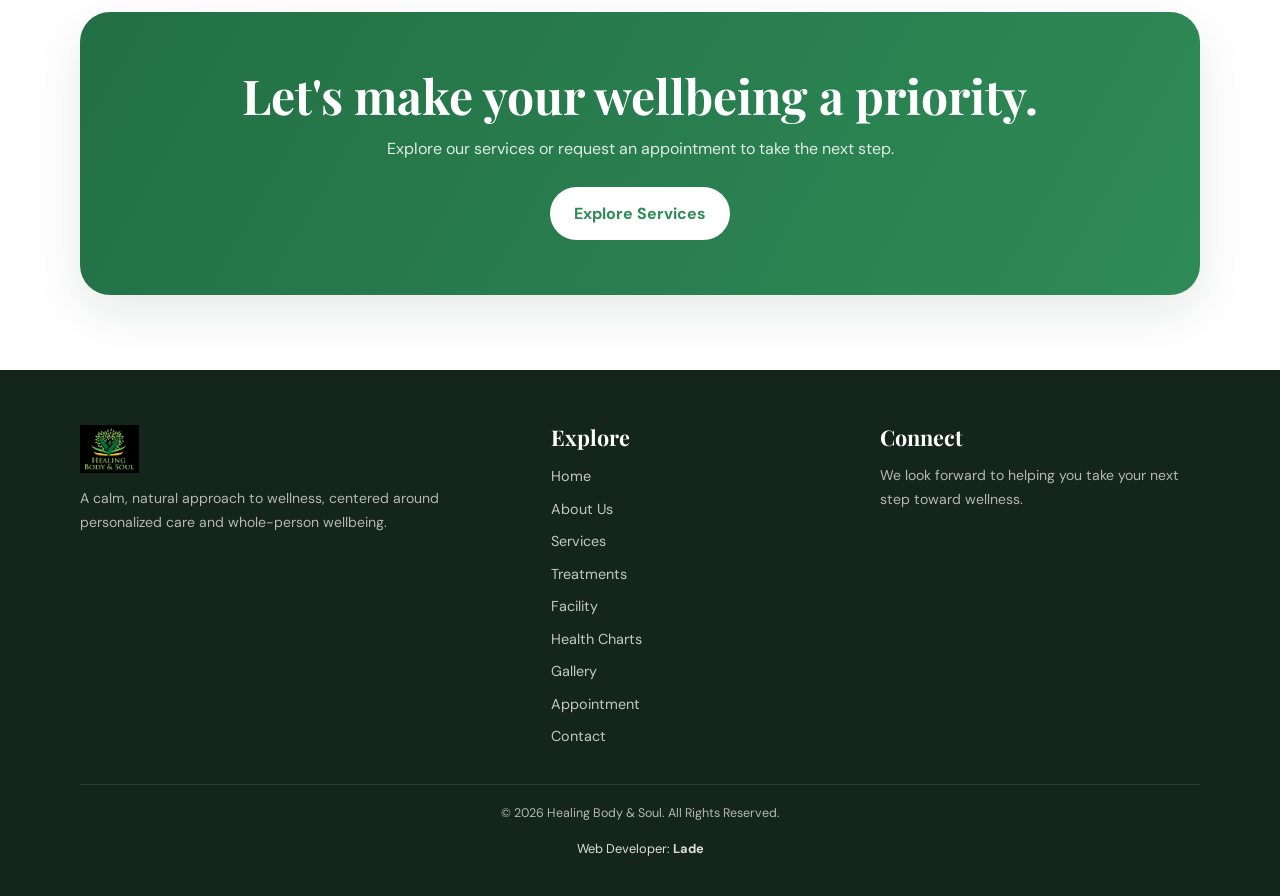
==== commit beca1926: "Add files via upload" ====
--- a/about.html
+++ b/about.html
@@ -7,12 +7,12 @@
 <li><a href="treatments.html">Treatments</a></li>
 <li><a href="facility.html">Facility</a></li>
 <li><a href="health-charts.html">Health Charts</a></li>
-<li><a href="treatment-videos.html">Treatment Videos</a></li>
+<li><a href="gallery.html">Gallery</a></li>
 <li><a href="appointment.html">Appointment</a></li>
 <li><a href="contact.html">Contact</a></li>
 </ul></nav></div>
 <main><section class="page-hero"><div class="container"><span class="eyebrow">Our story</span><h1>About Healing Body &amp; Soul</h1><p>A thoughtful approach to holistic wellness, built around natural care and the individual.</p></div></section><section class="section"><div class="container"><div class="about-grid"><div class="about-image reveal"><img src="images/about.jpg" alt="Healing Body & Soul wellness space"></div><div class="about-copy reveal"><span class="eyebrow">Who we are</span><h2 class="section-title">Wellness begins with listening.</h2><p>Healing Body &amp; Soul is centered on the belief that wellbeing deserves a whole-person approach. We combine natural wellness practices with careful attention to each client's goals, lifestyle and needs.</p><p>Every person is different, so our approach is designed to feel personal rather than one-size-fits-all. We aim to create a welcoming space where clients can learn, ask questions and make thoughtful choices about their wellbeing.</p><p>Our work is guided by respect for the body, appreciation for nature and a commitment to a calm, supportive experience.</p><a href="appointment.html" class="btn btn-primary">Start Your Journey</a></div></div></div></section><section class="section section-soft"><div class="container"><div style="text-align:center;max-width:700px;margin:auto"><span class="eyebrow">Our values</span><h2 class="section-title">What guides our work</h2><p class="section-intro" style="margin:auto">The experience is designed around trust, personalization and sustainable wellness habits.</p></div><div class="values-grid"><div class="value-card reveal"><i class="fa-solid fa-heart"></i><h3>Compassion</h3><p>We create a respectful environment where every client can feel heard and supported.</p></div><div class="value-card reveal"><i class="fa-solid fa-leaf"></i><h3>Natural Focus</h3><p>We value botanical and natural approaches as part of a balanced wellness lifestyle.</p></div><div class="value-card reveal"><i class="fa-solid fa-user-check"></i><h3>Personal Care</h3><p>Guidance is shaped around the individual rather than a generic routine.</p></div></div></div></section><section class="cta"><div class="container"><div class="cta-box reveal"><h2>Let's make your wellbeing a priority.</h2><p>Explore our services or request an appointment to take the next step.</p><a href="services.html" class="btn btn-light">Explore Services</a></div></div></section></main>
-<footer class="footer"><div class="container"><div class="footer-grid"><div><img class="footer-logo" src="images/logo.png" alt="Healing Body & Soul"><p>A calm, natural approach to wellness, centered around personalized care and whole-person wellbeing.</p></div><div><h3>Explore</h3><div class="footer-links"><a href="index.html">Home</a><a href="about.html">About Us</a><a href="services.html">Services</a><a href="treatments.html">Treatments</a><a href="facility.html">Facility</a><a href="health-charts.html">Health Charts</a><a href="treatment-videos.html">Treatment Videos</a><a href="appointment.html">Appointment</a><a href="contact.html">Contact</a></div></div><div><h3>Connect</h3><p>We look forward to helping you take your next step toward wellness.</p></div></div><div class="footer-bottom"><p>&copy; 2026 Healing Body &amp; Soul. All Rights Reserved.</p><div class="lade-developer">Web Developer: <a href="https://wa.me/2349164435249" target="_blank" rel="noopener">Lade</a></div></div></div></footer>
+<footer class="footer"><div class="container"><div class="footer-grid"><div><img class="footer-logo" src="images/logo.png" alt="Healing Body & Soul"><p>A calm, natural approach to wellness, centered around personalized care and whole-person wellbeing.</p></div><div><h3>Explore</h3><div class="footer-links"><a href="index.html">Home</a><a href="about.html">About Us</a><a href="services.html">Services</a><a href="treatments.html">Treatments</a><a href="facility.html">Facility</a><a href="health-charts.html">Health Charts</a><a href="gallery.html">Gallery</a><a href="appointment.html">Appointment</a><a href="contact.html">Contact</a></div></div><div><h3>Connect</h3><p>We look forward to helping you take your next step toward wellness.</p></div></div><div class="footer-bottom"><p>&copy; 2026 Healing Body &amp; Soul. All Rights Reserved.</p><div class="lade-developer">Web Developer: <a href="https://wa.me/2349164435249" target="_blank" rel="noopener">Lade</a></div></div></div></footer>
 <script src="js/scripts.js"></script><button class="lade-top" id="ladeTop" aria-label="Back to top">↑</button>
 <script>(function(){const b=document.getElementById("ladeTop");const t=()=>b.classList.toggle("show",scrollY>260);addEventListener("scroll",t,{passive:true});b.onclick=()=>scrollTo({top:0,behavior:"smooth"});t()})();</script>
 </body></html>
--- a/css/style.css
+++ b/css/style.css
@@ -506,3 +506,30 @@
     }
 
 }
+
+
+/* TREATMENT VIDEO GALLERY */
+.treatment-gallery{padding:76px 0 90px}
+.treatment-gallery-intro{max-width:760px;margin:0 auto 44px;text-align:center}
+.treatment-album{margin:0 0 64px}
+.treatment-album-head{display:flex;align-items:end;justify-content:space-between;gap:20px;margin-bottom:20px}
+.treatment-album-head h2{font-size:clamp(1.8rem,4vw,2.6rem);margin:0}
+.treatment-album-head p{color:var(--muted);max-width:600px;margin-top:7px}
+.video-grid{display:grid;grid-template-columns:repeat(2,minmax(0,1fr));gap:22px}
+.video-card{background:#fff;border:1px solid var(--border);border-radius:24px;overflow:hidden;box-shadow:var(--shadow)}
+.video-card video{display:block;width:100%;aspect-ratio:16/9;object-fit:cover;background:#102219}
+.video-card-body{padding:18px 20px 20px}
+.video-card-body h3{font-size:1.25rem;margin-bottom:5px}
+.video-card-body p{color:var(--muted);font-size:.94rem}
+.chart-feature{margin-top:24px;background:var(--soft);border:1px solid var(--border);border-radius:24px;padding:22px}
+.chart-feature img{width:100%;max-height:720px;object-fit:contain;border-radius:16px;background:#fff}
+.chart-feature figcaption{padding:14px 4px 0;color:var(--muted);font-size:.92rem}
+.gallery-note{max-width:700px;margin:12px auto 0;color:var(--muted);font-size:.9rem;text-align:center}
+@media (max-width:700px){
+  .treatment-gallery{padding:56px 0 70px}
+  .treatment-album{margin-bottom:48px}
+  .treatment-album-head{display:block}
+  .video-grid{grid-template-columns:1fr;gap:18px}
+  .video-card{border-radius:20px}
+  .chart-feature{padding:14px;border-radius:20px}
+}
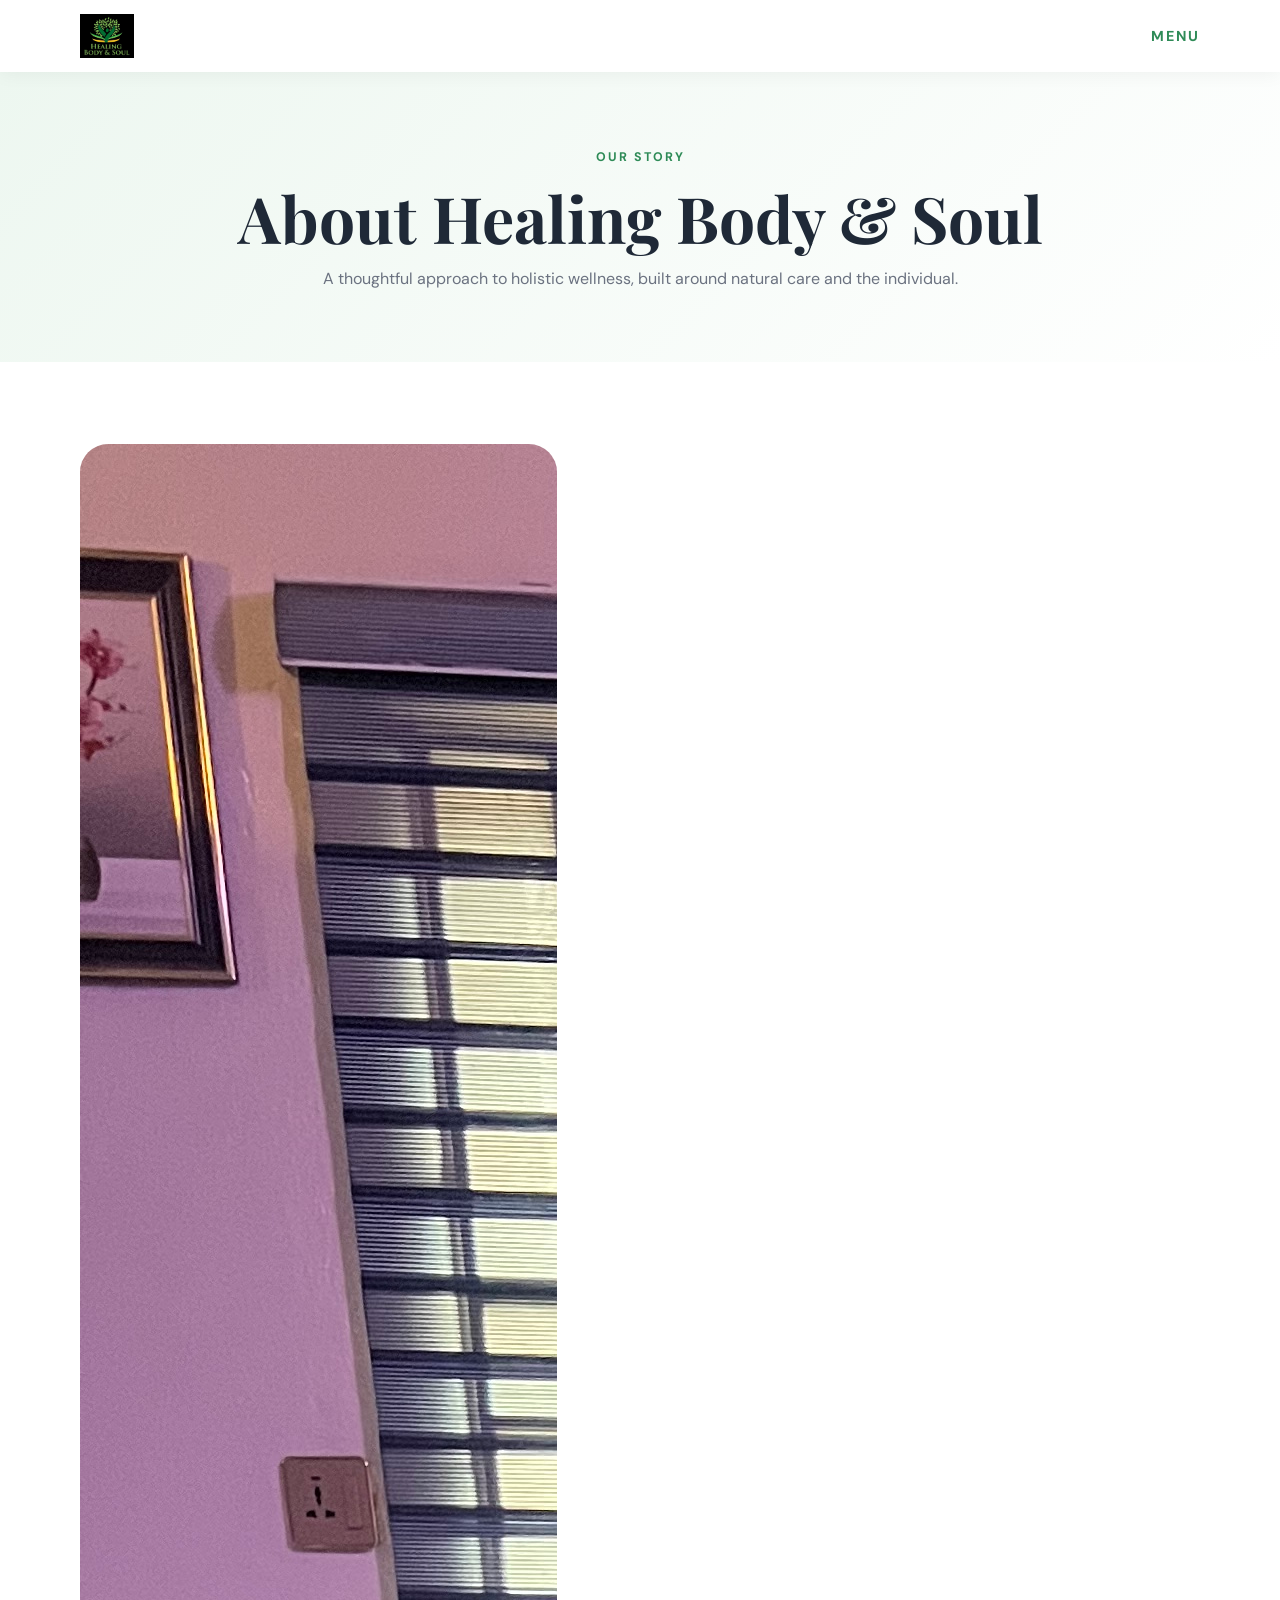
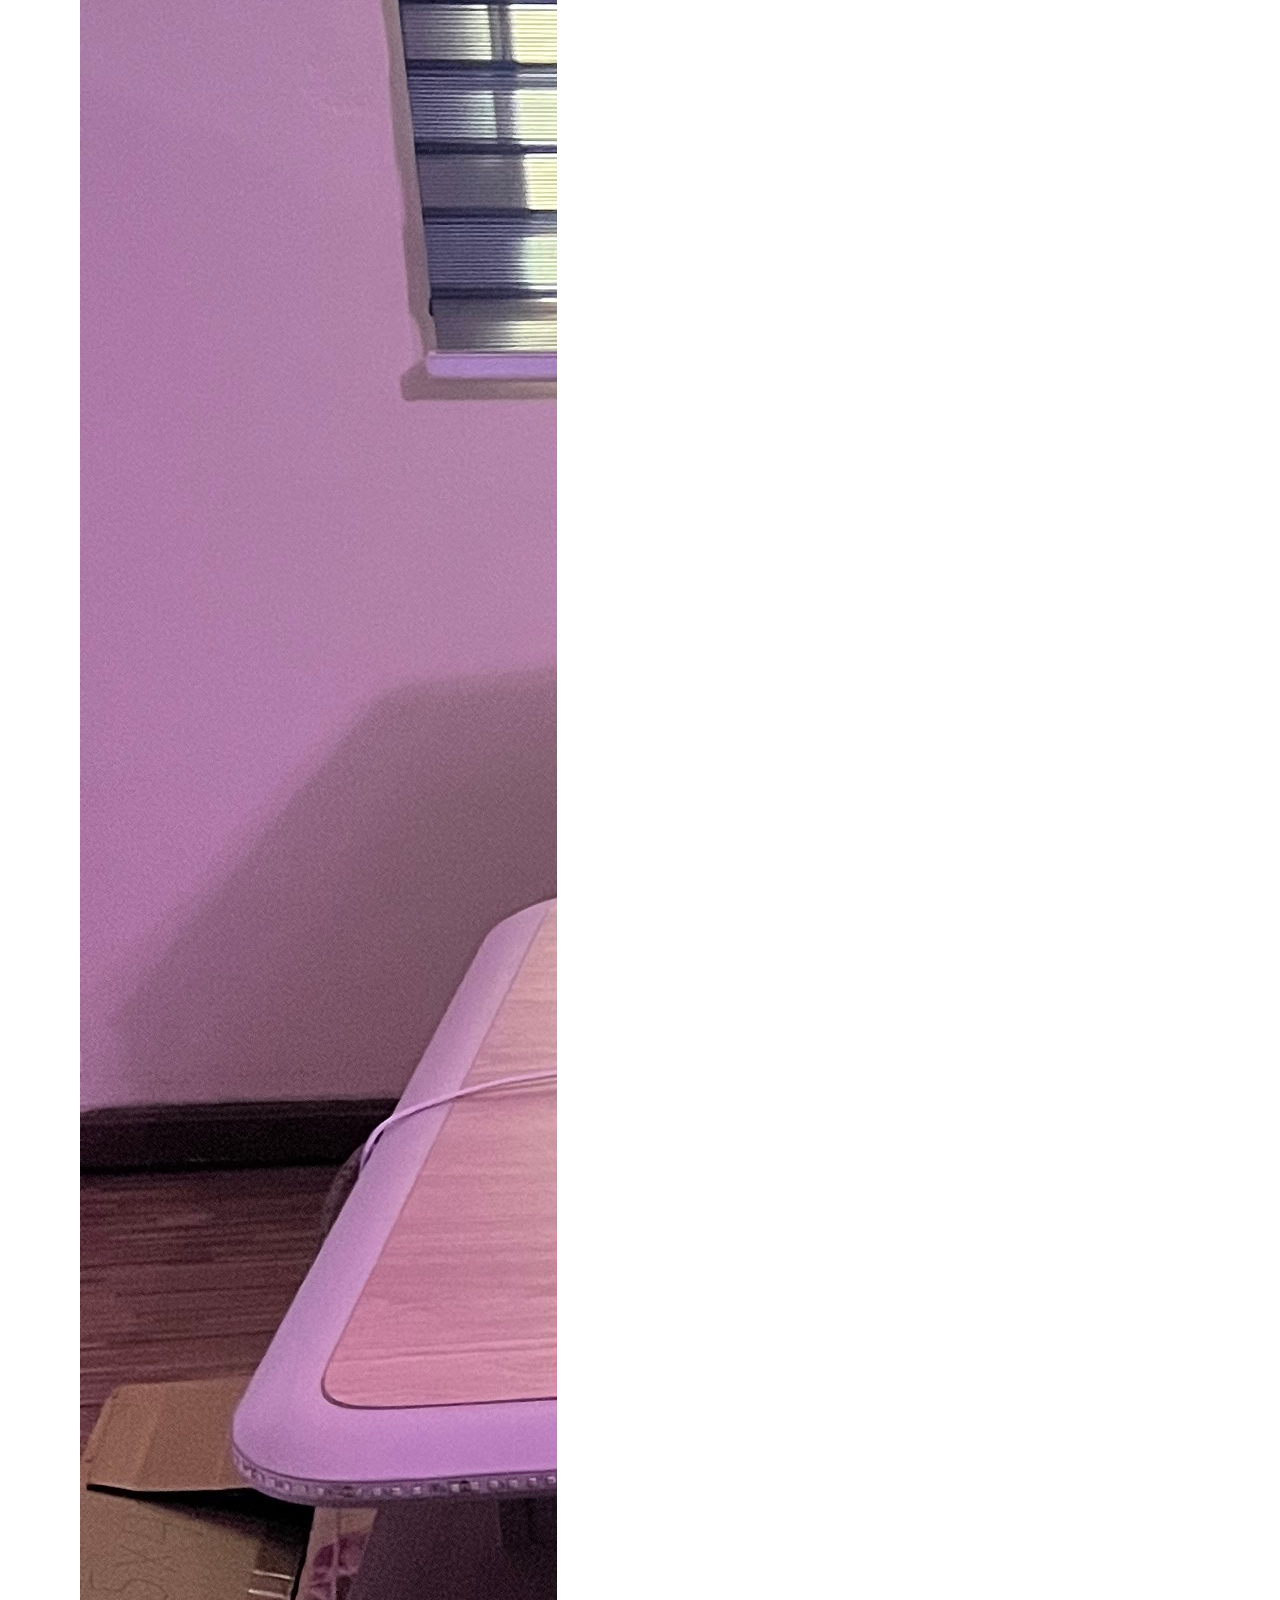
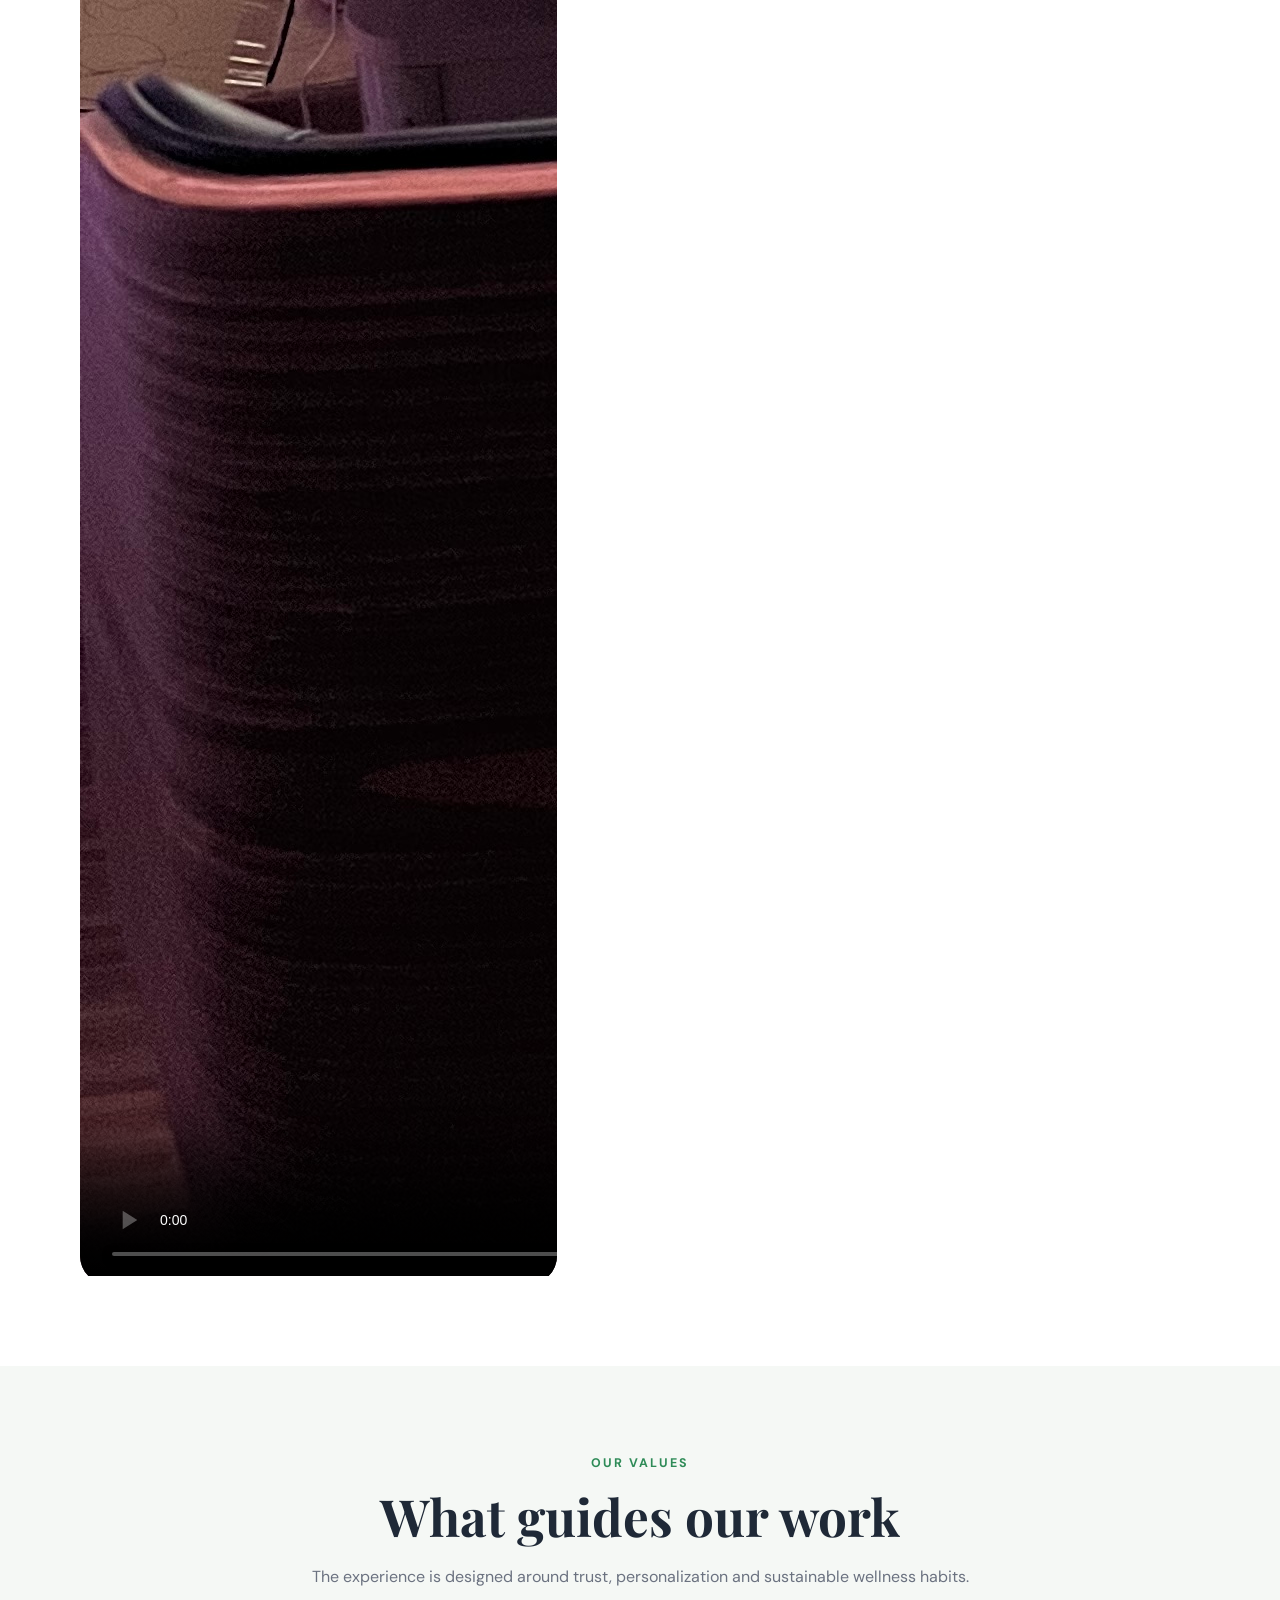
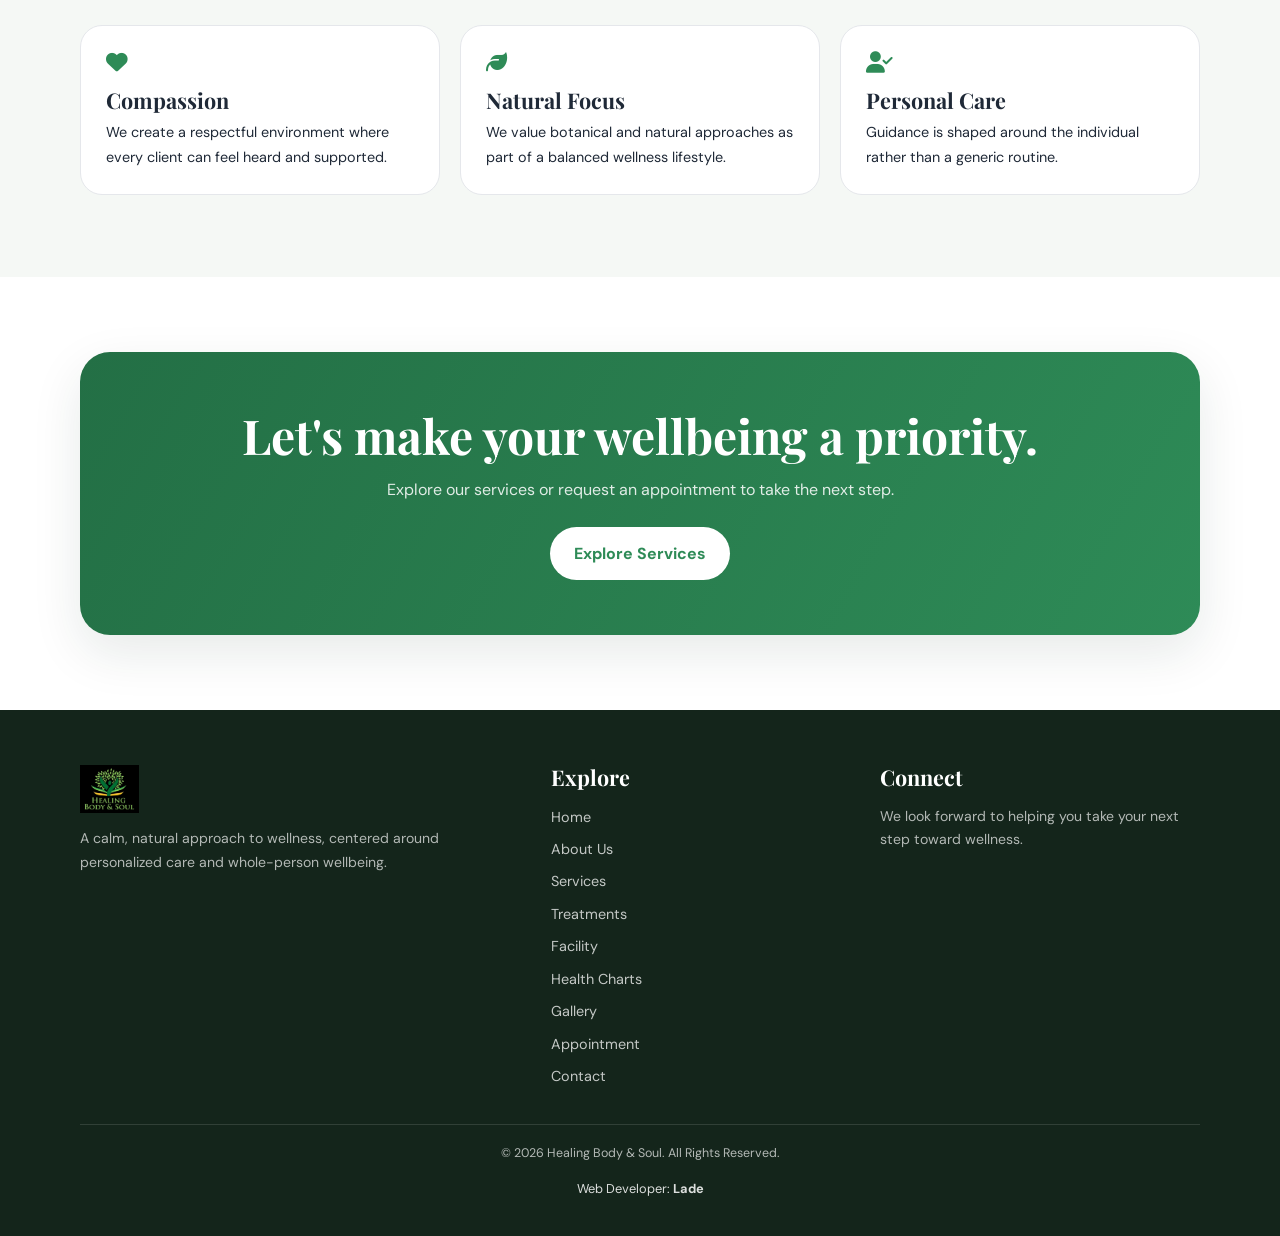
==== commit eab757cf: "Add files via upload" ====
--- a/about.html
+++ b/about.html
@@ -11,7 +11,7 @@
 <li><a href="appointment.html">Appointment</a></li>
 <li><a href="contact.html">Contact</a></li>
 </ul></nav></div>
-<main><section class="page-hero"><div class="container"><span class="eyebrow">Our story</span><h1>About Healing Body &amp; Soul</h1><p>A thoughtful approach to holistic wellness, built around natural care and the individual.</p></div></section><section class="section"><div class="container"><div class="about-grid"><div class="about-image reveal"><img src="images/about.jpg" alt="Healing Body & Soul wellness space"></div><div class="about-copy reveal"><span class="eyebrow">Who we are</span><h2 class="section-title">Wellness begins with listening.</h2><p>Healing Body &amp; Soul is centered on the belief that wellbeing deserves a whole-person approach. We combine natural wellness practices with careful attention to each client's goals, lifestyle and needs.</p><p>Every person is different, so our approach is designed to feel personal rather than one-size-fits-all. We aim to create a welcoming space where clients can learn, ask questions and make thoughtful choices about their wellbeing.</p><p>Our work is guided by respect for the body, appreciation for nature and a commitment to a calm, supportive experience.</p><a href="appointment.html" class="btn btn-primary">Start Your Journey</a></div></div></div></section><section class="section section-soft"><div class="container"><div style="text-align:center;max-width:700px;margin:auto"><span class="eyebrow">Our values</span><h2 class="section-title">What guides our work</h2><p class="section-intro" style="margin:auto">The experience is designed around trust, personalization and sustainable wellness habits.</p></div><div class="values-grid"><div class="value-card reveal"><i class="fa-solid fa-heart"></i><h3>Compassion</h3><p>We create a respectful environment where every client can feel heard and supported.</p></div><div class="value-card reveal"><i class="fa-solid fa-leaf"></i><h3>Natural Focus</h3><p>We value botanical and natural approaches as part of a balanced wellness lifestyle.</p></div><div class="value-card reveal"><i class="fa-solid fa-user-check"></i><h3>Personal Care</h3><p>Guidance is shaped around the individual rather than a generic routine.</p></div></div></div></section><section class="cta"><div class="container"><div class="cta-box reveal"><h2>Let's make your wellbeing a priority.</h2><p>Explore our services or request an appointment to take the next step.</p><a href="services.html" class="btn btn-light">Explore Services</a></div></div></section></main>
+<main><section class="page-hero"><div class="container"><span class="eyebrow">Our story</span><h1>About Healing Body &amp; Soul</h1><p>A thoughtful approach to holistic wellness, built around natural care and the individual.</p></div></section><section class="section"><div class="container"><div class="about-grid"><div class="about-image about-video reveal"><video controls playsinline preload="metadata" poster="images/about.jpg" aria-label="Healing Body & Soul wellness video"><source src="Videos/Healing%20body%20and%20soul.mp4" type="video/mp4">Your browser does not support HTML5 video.</video></div><div class="about-copy reveal"><span class="eyebrow">Who we are</span><h2 class="section-title">Wellness begins with listening.</h2><p>Healing Body &amp; Soul is centered on the belief that wellbeing deserves a whole-person approach. We combine natural wellness practices with careful attention to each client's goals, lifestyle and needs.</p><p>Every person is different, so our approach is designed to feel personal rather than one-size-fits-all. We aim to create a welcoming space where clients can learn, ask questions and make thoughtful choices about their wellbeing.</p><p>Our work is guided by respect for the body, appreciation for nature and a commitment to a calm, supportive experience.</p><a href="appointment.html" class="btn btn-primary">Start Your Journey</a></div></div></div></section><section class="section section-soft"><div class="container"><div style="text-align:center;max-width:700px;margin:auto"><span class="eyebrow">Our values</span><h2 class="section-title">What guides our work</h2><p class="section-intro" style="margin:auto">The experience is designed around trust, personalization and sustainable wellness habits.</p></div><div class="values-grid"><div class="value-card reveal"><i class="fa-solid fa-heart"></i><h3>Compassion</h3><p>We create a respectful environment where every client can feel heard and supported.</p></div><div class="value-card reveal"><i class="fa-solid fa-leaf"></i><h3>Natural Focus</h3><p>We value botanical and natural approaches as part of a balanced wellness lifestyle.</p></div><div class="value-card reveal"><i class="fa-solid fa-user-check"></i><h3>Personal Care</h3><p>Guidance is shaped around the individual rather than a generic routine.</p></div></div></div></section><section class="cta"><div class="container"><div class="cta-box reveal"><h2>Let's make your wellbeing a priority.</h2><p>Explore our services or request an appointment to take the next step.</p><a href="services.html" class="btn btn-light">Explore Services</a></div></div></section></main>
 <footer class="footer"><div class="container"><div class="footer-grid"><div><img class="footer-logo" src="images/logo.png" alt="Healing Body & Soul"><p>A calm, natural approach to wellness, centered around personalized care and whole-person wellbeing.</p></div><div><h3>Explore</h3><div class="footer-links"><a href="index.html">Home</a><a href="about.html">About Us</a><a href="services.html">Services</a><a href="treatments.html">Treatments</a><a href="facility.html">Facility</a><a href="health-charts.html">Health Charts</a><a href="gallery.html">Gallery</a><a href="appointment.html">Appointment</a><a href="contact.html">Contact</a></div></div><div><h3>Connect</h3><p>We look forward to helping you take your next step toward wellness.</p></div></div><div class="footer-bottom"><p>&copy; 2026 Healing Body &amp; Soul. All Rights Reserved.</p><div class="lade-developer">Web Developer: <a href="https://wa.me/2349164435249" target="_blank" rel="noopener">Lade</a></div></div></div></footer>
 <script src="js/scripts.js"></script><button class="lade-top" id="ladeTop" aria-label="Back to top">↑</button>
 <script>(function(){const b=document.getElementById("ladeTop");const t=()=>b.classList.toggle("show",scrollY>260);addEventListener("scroll",t,{passive:true});b.onclick=()=>scrollTo({top:0,behavior:"smooth"});t()})();</script>
--- a/css/style.css
+++ b/css/style.css
@@ -533,3 +533,13 @@
   .video-card{border-radius:20px}
   .chart-feature{padding:14px;border-radius:20px}
 }
+
+
+/* FACILITY OVERVIEW VIDEO — HOME */
+.facility-overview-home{padding:78px 0 84px}
+.facility-overview-head{max-width:760px;margin:0 auto 28px;text-align:center}
+.facility-overview-card{max-width:1040px;margin:0 auto;background:#fff;border:1px solid var(--border);border-radius:26px;overflow:hidden;box-shadow:var(--shadow)}
+.facility-overview-frame{background:#102219;line-height:0}
+.facility-overview-frame video{display:block;width:100%;max-height:680px;object-fit:contain;background:#102219}
+.facility-overview-action{display:flex;justify-content:center;padding:20px 22px 24px}
+@media(max-width:700px){.facility-overview-home{padding:58px 0 68px}.facility-overview-card{border-radius:20px}.facility-overview-frame video{max-height:75vh}.facility-overview-action{padding:16px 16px 20px}}
